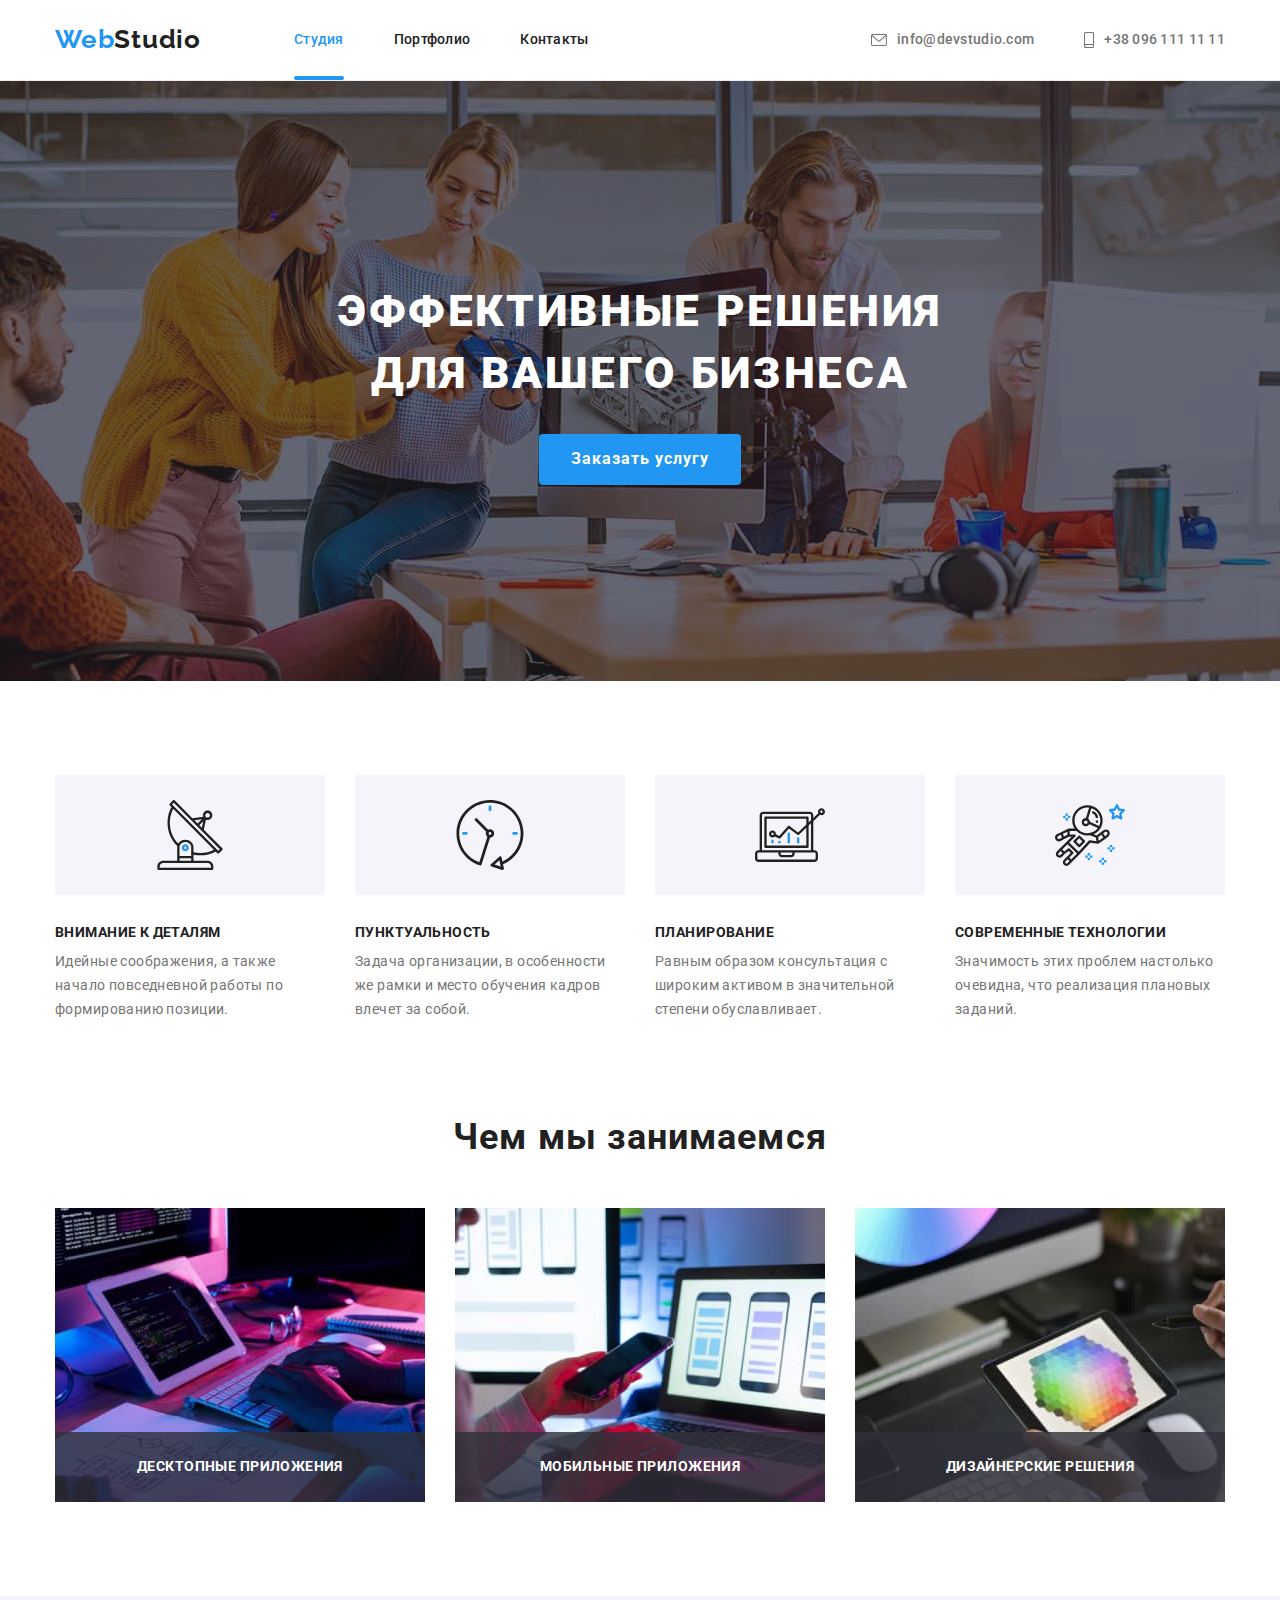
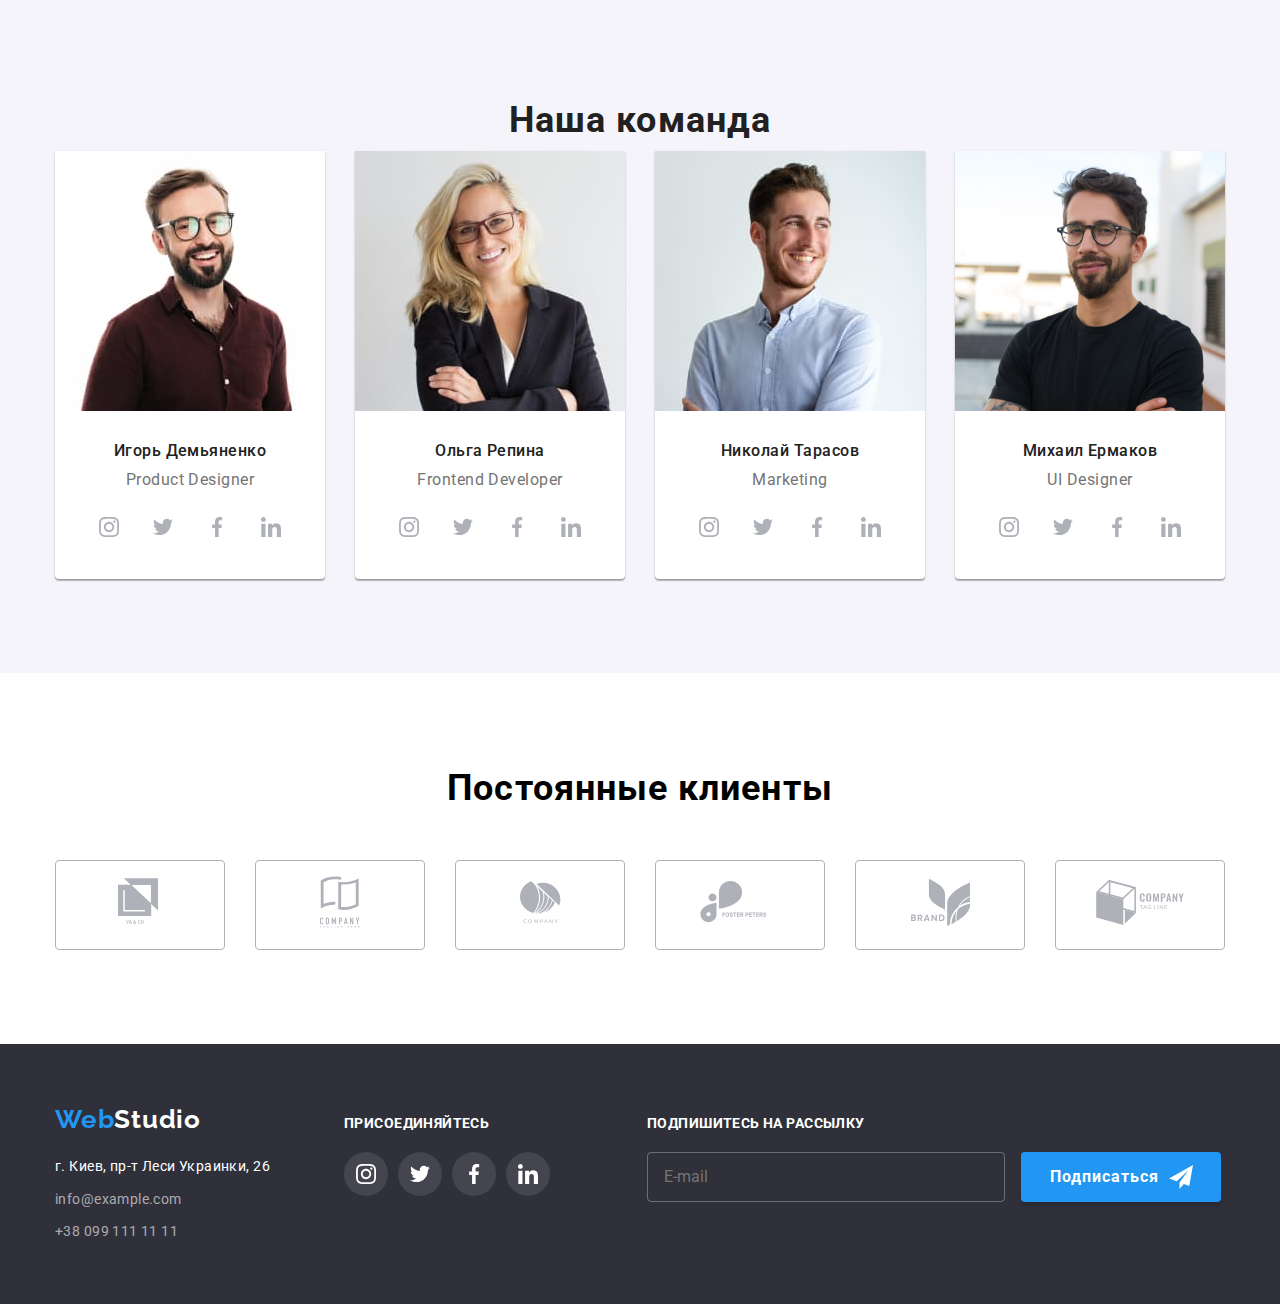
==== index.html @ 9d7ea20a "Added initial files" ====
<!DOCTYPE html>
<html lang="ru">
<head>
    <meta charset="UTF-8">
    <meta name="viewport" content="width=device-width, initial-scale=1.0">
    <title>WebStudio</title>
    <link rel="stylesheet" href="./css/modern-normalize.css">
    <link rel="preconnect" href="https://fonts.gstatic.com">
    <link href="https://fonts.googleapis.com/css2?family=Raleway:wght@700&family=Roboto:wght@400;500;700;900&display=swap" rel="stylesheet">
    <link rel="stylesheet" href="./css/style.css">
</head>
<body>
    <header class="main-header">
        <div class="header">
            <nav class="site-nav">
                <a href="#" class="logo"><span class="logo-initial">Web</span>Studio</a>
                <ul class="site-nav list">
                    <li class="item"><a href="#" class="link current">Студия</a></li>
                    <li class="item"><a href="./portfolio.html" class="link">Портфолио</a></li>
                    <li class="item"><a href="#" class="link">Контакты</a></li>
                </ul>
            </nav>
            <ul class="mail-tel">
                <li class="item">
                    <a href="mailto:info@devstudio.com" class="link">
                    <svg class="icon-envelop">
                        <use href="./images/webstudio-icon.svg#icon-envelope">
                        </use>
                    </svg>info@devstudio.com</a>
                </li>
                <li class="item">
                    <a href="tel:+380961111111" class="link">
                        <svg class="icon-smartphone">
                            <use href="./images/webstudio-icon.svg#icon-smartphone">
                            </use>
                        </svg>+38 096 111 11 11</a>
                    </li>
            </ul>
        </div>
    </header>

    <main>
<!-- hero -->
    <section class="hero">
        <div class="container">
            <h1 class="hero-title">Эффективные решения <br /> для вашего бизнеса</h1>
            <button type="submit" class="btn" data-modal-open>Заказать услугу</button>
        </div>
    </section>

<!-- specialites -->
    <section class="specialites-main">
        <div class="container">
            <h2 class="visually-hidden">Особенности</h2>
            <ul class="specialites-hd">
                <li class="specialites">
                    <div class="specialites-box">
                        <svg class="specialites-icon">
                        <use href="./images/webstudio-icon.svg#icon-antenna"></use>
                        </svg>
                    </div>
                    <h3 class="specialites-title">Внимание к деталям</h3>
                    <p class="specialites-title-text">Идейные соображения, а также<br />
                            начало повседневной работы по<br />
                            формированию позиции.
                    </p>
                </li>
                <li class="specialites">
                    <div class="specialites-box">
                        <svg class="specialites-icon">
                            <use href="./images/webstudio-icon.svg#icon-clock"></use>
                        </svg>
                    </div>
                    <h3 class="specialites-title">Пунктуальность</h3>
                    <p class="specialites-title-text">Задача организации, в особенности<br />
                            же рамки и место обучения кадров<br />
                            влечет за собой.
                    </p>
                </li>
                <li class="specialites">
                    <div class="specialites-box">
                        <svg class="specialites-icon">
                            <use href="./images/webstudio-icon.svg#icon-diagram"></use>
                        </svg>
                    </div>
                    <h3 class="specialites-title">Планирование</h3>
                    <p class="specialites-title-text">Равным образом консультация с<br />
                            широким активом в значительной<br />
                            степени обуславливает.
                    </p>
                </li>
                <li class="specialites">
                    <div class="specialites-box">
                        <svg class="specialites-icon">
                            <use href="./images/webstudio-icon.svg#icon-astronaut"></use>
                         </svg>
                    </div>
                    <h3 class="specialites-title">Современные технологии</h3>
                    <p class="specialites-title-text">Значимость этих проблем настолько<br />
                            очевидна, что реализация плановых<br />
                            заданий.
                    </p>
                </li>
            </ul>


        </div>
    </section>
<!--our work  -->
    <section class="work">
        <div class="container">       
            <h2 class="work-title">Чем мы занимаемся</h2>
            <ul class="work-title-pr">
                <li class="item">
                    <a href="">
                        <div class="thumb-work">
                            <img src="./images/desktopapp.jpg" 
                            alt="Разработка приложений для ПК" width="370" height="294">
                            <p class="work-discrition">Десктопные приложения</p>
                        </div>
                    </a>
                        
                </li>
                <li class="item">
                    <a href="">
                        <div class="thumb-work">
                            <img src="./images/mobileapp.jpg" 
                            alt="Разработка мобильных приложений" width="370" height="294">
                            <p class="work-discrition">Мобильные приложения</p>
                        </div>
                    </a>
                </li>
                <li class="item">
                    <a href="">
                        <div class="thumb-work">
                            <img src="./images/design.jpg" 
                            alt="Дизайн" width="370" height="294">
                            <p class="work-discrition">Дизайнерские решения</p>
                        </div>
                    </a>
                </li>
            </ul>
        </div>
    </section>
<!-- our team -->
    <section class="team-hd">
        <div class="container">
            <h2 class="team-title">Наша команда</h2>
            <ul class="team-titli-cm">
                <li class="item">
                    <img src="./images/igor.jpg" alt="Игорь Демьяненко" width="270" height="260">
                    <h3 class="team-name">Игорь Демьяненко</h3>
                    <p class="team-position">Product Designer</p>
                    <ul class="social">
                        <li class="social-item">
                            <a href="#" class="social-link">
                                <svg class="social-icon">
                                    <use href="./images/webstudio-icon.svg#icon-instagram"></use>
                                </svg>
                                <span class="visually-hidden">Instagrm</span>
                            </a>
                        </li>
                        <li class="social-item">
                            <a href="#" class="social-link">
                                <svg class="social-icon">
                                    <use href="./images/webstudio-icon.svg#icon-twitter"></use>
                                </svg>
                                <span class="visually-hidden">Twitter</span>
                            </a>
                        </li>
                        <li class="social-item">
                            <a href="#" class="social-link">
                                <svg class="social-icon">
                                    <use href="./images/webstudio-icon.svg#icon-facebook"></use>
                                </svg>
                                <span class="visually-hidden">Facebook</span>
                            </a>
                        </li>
                        <li class="social-item">
                            <a href="#" class="social-link">
                                <svg class="social-icon">
                                    <use href="./images/webstudio-icon.svg#icon-linkiden"></use>
                                </svg>
                                <span class="visually-hidden">Linkideen</span>
                            </a>
                        </li>
                    </ul>
                </li>
                <li class="item">
                    <img src="./images/olga.jpg" alt="Ольга Репина" width="270" height="260">
                    <h3 class="team-name">Ольга Репина</h3>
                    <p class="team-position">Frontend Developer</p>
                    <ul class="social">
                        <li class="social-item">
                            <a href="#" class="social-link">
                                <svg class="social-icon">
                                    <use href="./images/webstudio-icon.svg#icon-instagram"></use>
                                </svg>
                                <span class="visually-hidden">Instagrm</span>
                            </a>
                        </li>
                        <li class="social-item">
                            <a href="#" class="social-link">
                                <svg class="social-icon">
                                    <use href="./images/webstudio-icon.svg#icon-twitter"></use>
                                </svg>
                                <span class="visually-hidden">Twitter</span>
                            </a>
                        </li>
                        <li class="social-item">
                            <a href="#" class="social-link">
                                <svg class="social-icon">
                                    <use href="./images/webstudio-icon.svg#icon-facebook"></use>
                                </svg>
                                <span class="visually-hidden">Facebook</span>
                            </a>
                        </li>
                        <li class="social-item">
                            <a href="#" class="social-link">
                                <svg class="social-icon">
                                    <use href="./images/webstudio-icon.svg#icon-linkiden"></use>
                                </svg>
                                <span class="visually-hidden">Linkideen</span>
                            </a>
                        </li>
                    </ul>
                </li>
                <li class="item"><img src="./images/nikolay.jpg" alt="Николай Тарасов" width="270" height="260">
                    <h3 class="team-name">Николай Тарасов</h3>
                    <p class="team-position">Marketing</p>
                    <ul class="social">
                        <li class="social-item">
                            <a href="#" class="social-link">
                                <svg class="social-icon">
                                    <use href="./images/webstudio-icon.svg#icon-instagram"></use>
                                </svg>
                                <span class="visually-hidden">Instagrm</span>
                            </a>
                        </li>
                        <li class="social-item">
                            <a href="#" class="social-link">
                                <svg class="social-icon">
                                    <use href="./images/webstudio-icon.svg#icon-twitter"></use>
                                </svg>
                                <span class="visually-hidden">Twitter</span>
                            </a>
                        </li>
                        <li class="social-item">
                            <a href="#" class="social-link">
                                <svg class="social-icon">
                                    <use href="./images/webstudio-icon.svg#icon-facebook"></use>
                                </svg>
                                <span class="visually-hidden">Facebook</span>
                            </a>
                        </li>
                        <li class="social-item">
                            <a href="#" class="social-link">
                                <svg class="social-icon">
                                    <use href="./images/webstudio-icon.svg#icon-linkiden"></use>
                                </svg>
                                <span class="visually-hidden">Linkideen</span>
                            </a>
                        </li>
                    </ul>
                </li>
                <li class="item">
                    <img src="./images/mikhail.jpg" alt="Михаил Ермаков" width="270" height="260">
                    <h3 class="team-name">Михаил Ермаков</h3>
                    <p class="team-position">UI Designer</p>
                    <ul class="social">
                        <li class="social-item">
                            <a href="#" class="social-link">
                                <svg class="social-icon">
                                    <use href="./images/webstudio-icon.svg#icon-instagram"></use>
                                </svg>
                                <span class="visually-hidden">Instagrm</span>
                            </a>
                        </li>
                        <li class="social-item">
                            <a href="#" class="social-link">
                                <svg class="social-icon">
                                    <use href="./images/webstudio-icon.svg#icon-twitter"></use>
                                </svg>
                                <span class="visually-hidden">Twitter</span>
                            </a>
                        </li>
                        <li class="social-item">
                            <a href="#" class="social-link">
                                <svg class="social-icon">
                                    <use href="./images/webstudio-icon.svg#icon-facebook"></use>
                                </svg>
                                <span class="visually-hidden">Facebook</span>
                            </a>
                        </li>
                        <li class="social-item">
                            <a href="#" class="social-link">
                                <svg class="social-icon">
                                    <use href="./images/webstudio-icon.svg#icon-linkiden"></use>
                                </svg>
                                <span class="visually-hidden">Linkideen</span>
                            </a>
                        </li>
                    </ul>
                </li>
            </ul>
        </div>
    </section>
<!-- regular customers -->
    <section>
        <div class="container">
            <h2 class="company-hd">Постоянные клиенты</h2>
            <ul class="company">
                <li class="customers-item">
                    <a href="#" class="customers-link">
                        <div>
                            <svg class="company1" width="44.27" height="49.23">
                            <use href="./images/webstudio-icon.svg#icon-company1"></use>
                            </svg>
                            <span class="visually-hidden">Company1</span>
                        </div>
                    </a>
                </li>
                <li class="customers-item">
                    <a href="#" class="customers-link">
                        <div>
                            <svg class="company2" width="40" height="52">
                                <use href="./images/webstudio-icon.svg#icon-company2"></use>
                            </svg>
                            <span class="visually-hidden">Company2</span>
                        </div>
                    </a>
                </li>
                <li class="customers-item">
                    <a href="#" class="customers-link">
                        <div>
                            <svg class="company3" width="41" height="42.6">
                                <use href="./images/webstudio-icon.svg#icon-company3"></use>
                            </svg>
                            <span class="visually-hidden">Company3</span>
                        </div>
                    </a>
                </li>
                <li class="customers-item">
                    <a href="#" class="customers-link">
                        <div>
                            <svg class="company4" width="79.66" height="42.02">
                                <use href="./images/webstudio-icon.svg#icon-company4"></use>
                            </svg>
                            <span class="visually-hidden">Company4</span>
                        </div>
                    </a>
                </li>
                <li class="customers-item">
                    <a href="#" class="customers-link">
                        <div>
                            <svg class="company5" width="59" height="47">
                                <use href="./images/webstudio-icon.svg#icon-company5"></use>
                            </svg>
                            <span class="visually-hidden">Company5</span>
                        </div>
                    </a>
                </li>
                <li class="customers-item">
                    <a href="#" class="customers-link">
                        <div>
                            <svg class="company6" width="88.48" height="45.44">
                                <use href="./images/webstudio-icon.svg#icon-company6"></use>
                            </svg>
                            <span class="visually-hidden">Company6</span>
                        </div>
                    </a>
                </li>
            </ul>
        </div>
    </section>
  
    </main>
    <footer class="contac">
        <div class="container">
            <div class="left">
            <a href="#" class="logo-ft"><span class="logo-initial">Web</span><span class="logo-second">Studio</span></a>
            <address class="address">
                <a href="#" class="address contac-addres">г. Киев, пр-т Леси Украинки, 26</a>
                <a href="mailto:info@example.com" class="address contac-info">info@example.com</a>
                <a href="tel:+380991111111" class="address contac-info">+38 099 111 11 11</a>
            </address>
            </div>
            <div class="footer-link">
                <h3 class="footer-invite">Присоединяйтесь</h3>
            <ul class="footer-icon">
                <li class="item">
                    <a href="" class="footer-item">
                        <svg class="social-icon">
                            <use href="./images/webstudio-icon.svg#icon-instagram"></use>
                        </svg>
                        <span class="visually-hidden">Instagrm</span>
                     </a>
                </li>
                <li class="item">
                    <a href="" class="footer-item">
                        <svg class="social-icon">
                            <use href="./images/webstudio-icon.svg#icon-twitter"></use>
                        </svg>
                        <span class="visually-hidden">Twitter</span>
                    </a>
                </li>
                <li class="item">
                    <a href="" class="footer-item">
                        <svg class="social-icon">
                            <use href="./images/webstudio-icon.svg#icon-facebook"></use>
                        </svg>
                        <span class="visually-hidden">Facebook</span>
                    </a>
                </li>
                <li class="item">
                    <a href="" class="footer-item">
                        <svg class="social-icon">
                            <use href="./images/webstudio-icon.svg#icon-linkiden"></use>
                        </svg>
                        <span class="visually-hidden">Linkideen</span>
                    </a>
                </li>
            </ul>
            </div>
            <div class="sing">
                <h3 class="footer-invite">Подпишитесь на рассылку</h3>
               <form class="sing-form">
                   <label for="mail" class="sing-label">
                        <input type="email" name="mail" id="mail" placeholder="E-mail" class="sing-mail">
                    </label>
                   <button type="submit" class="sing-bt">Подписаться 
                       <svg width="24" height="24" class="icon-send">
                           <use href="./images/webstudio-icon.svg#icon-send"></use>
                       </svg>
                   </button>
               </form> 
            </div>
        </div>
    </footer>

    <div class="backdrop is-hidden" data-modal>
        <div class="modal">
            <button class="close-icon" data-modal-close>
                <svg width="11" height="11">
                    <use href="./images/webstudio-icon.svg#icon-close"></use>
                </svg>
            </button>
            <form class="form">
                <p class="title">Оставьте свои данные, мы вам перезвоним</p>
                <div class="form-field">
                    <label for="name" class="label">Имя</label>
                    <div class="input-wrapper">
                        <input type="name" name="name" id="name" class="input">
                        <svg width="18" height="18" class="icon">
                            <use href="./images/webstudio-icon.svg#icon-person"></use>
                        </svg>
                    </div>
                </div>

                <div class="form-field">
                    <label for="phone" class="label">Телефон</label>
                    <div class="input-wrapper">
                        <input type="phone" name="phone" id="phone" class="input">
                        <svg width="18" height="18" class="icon">
                        <use href="./images/webstudio-icon.svg#icon-phone"></use>
                        </svg>
                    </div>
                </div>

                <div class="form-field">
                    <label for="email" class="label">Почта</label>
                    <div class="input-wrapper">
                        <input type="email" name="email" id="email" class="input">
                        <svg width="18" height="18" class="icon">
                        <use href="./images/webstudio-icon.svg#icon-email"></use>
                        </svg>
                    </div>
                </div>

                <div class="form-field">
                    <label for="comment" class="label">Комментарий</label>
                    <textarea
                        class="textarea" name="comment" id="comment" placeholder="Введите текст"></textarea>
                </div>
                <div class="check-field">
                    <label for="checkbox" class="checkbox">
                        <input type="checkbox" name="checkbox" id="checkbox" class="check-status visually-hidden">
                        <svg width="16" height="15" class="check-icon">
                        <use href="./images/webstudio-icon.svg#icon-check"></use>
                        </svg>
                        <span class="text">Соглашаюсь с рассылкой и принимаю</span>&nbsp;<a href="">Условия договора</a>
                    </label>
                    <button type="submit" class="send-bt">Отправить</button>
                </div>
            </form>
        </div>
    </div>    

    <script src="./js/modal.js"></script>
</body>
</html>
---- css/style.css ----
:root {
  --primary-text-color: #212121;
  --text-title-color: #757575;
  --link-hover-color: #2196f3;
  --second-text-color: #ffffff;
  --btn-lb-color: #2196f3;
  --icon-color: #afb1b8;
}

/* header */

body {
  background-color: #ffffff;
  font-family: Roboto, sans-serif;
}

/* сбрасывает маркер списка */
ul {
  list-style: none;
}

a {
  text-decoration: none;
}

img {
  display: block;
}

.container {
  width: 1200px;
  padding-left: 15px;
  padding-right: 15px;
  margin-left: auto;
  margin-right: auto;
}

/* header */

.main-header {
  border-bottom-width: 1px;
  border-bottom-color: #ececec;
  border-bottom-style: solid;
}

/* nav */
.logo {
  color: var(--primary-text-color);
  font-family: 'Raleway', sans-serif;
  font-weight: 700;
  font-size: 26px;
  line-height: 1.2;
  letter-spacing: 0.03em;
}

.logo-initial {
  color: var(--link-hover-color);
  font-family: 'Raleway', sans-serif;
  font-weight: 700;
  font-size: 26px;
  line-height: 1.2;
  letter-spacing: 0.03em;
}

/*site nav*/

.header,
.site-nav,
.mail-tel {
  display: flex;
  align-items: center;
}

.header {
  width: 1200px;
  padding-left: 15px;
  padding-right: 15px;
  margin-left: auto;
  margin-right: auto;
}

.site-nav .list {
  margin-left: 93px;
}

.site-nav .item:not(:last-child) {
  margin-right: 50px;
}

.site-nav .link {
  position: relative;
  display: block;
  padding-top: 32px;
  padding-bottom: 32px;

  color: var(--primary-text-color);

  font-weight: 500;
  font-size: 14px;
  line-height: 1.1;
  letter-spacing: 0.02em;

  transition: 250ms cubic-bezier(0.4, 0, 0.2, 1);
}

.site-nav .link:hover,
.site-nav .link:focus {
  color: var(--link-hover-color);
}

.site-nav .link.current {
  color: var(--link-hover-color);
}

.link.current::after {
  content: '';
  position: absolute;
  bottom: 0;
  left: 0;
  width: 100%;
  height: 4px;
  border-radius: 2px;
  background-color: var(--link-hover-color);
  opacity: 0;
}

.site-nav .link.current::after {
  opacity: 1;
}

.mail-tel {
  margin-left: auto;
}

.mail-tel .item + .item {
  margin-left: 50px;
}

.mail-tel .link {
  display: inline-flex;
  align-items: center;
  padding-top: 32px;
  padding-bottom: 32px;

  color: var(--text-title-color);

  font-weight: 500;
  font-size: 14px;
  line-height: 1.1;
  letter-spacing: 0.02em;

  transition: 250ms cubic-bezier(0.4, 0, 0.2, 1);
}

.mail-tel .link:hover,
.mail-tel .link:focus {
  color: var(--link-hover-color);
}

.icon-envelop {
  width: 16px;
  height: 12px;
  margin-right: 10px;
  fill: currentColor;
}

.icon-smartphone {
  width: 10px;
  height: 16px;
  margin-right: 10px;
  fill: currentColor;
}

/* main */
/* hero */
.hero {
  background-color: #c4c4c4;
  text-align: center;
  max-width: 1600px;
  min-height: 600px;
  margin-left: auto;
  margin-right: auto;
  padding-top: 200px;
  background-image: linear-gradient(
      to right,
      rgba(47, 48, 58, 0.4),
      rgba(47, 48, 58, 0.4)
    ),
    url(../images/fonhero.jpg);
  background-repeat: no-repeat;
  background-position: center;
  background-size: cover;
}

.hero-title {
  padding-bottom: 30px;

  color: var(--second-text-color);

  font-weight: 900;
  font-size: 44px;
  line-height: 1.4;
  letter-spacing: 0.06em;
  text-align: center;
  text-transform: uppercase;
}

.btn {
  min-width: 200px;
  min-height: 50px;
  padding: 10px 32px;
  border-radius: 4px;
  border: none;
  cursor: pointer;

  color: var(--second-text-color);

  font-weight: 700;
  font-size: 16px;
  line-height: 1.9;
  letter-spacing: 0.06em;
  background-color: var(--btn-lb-color);

  transition: 250ms cubic-bezier(0.4, 0, 0.2, 1);
}

.btn:hover,
.btn:focus {
  box-shadow: 0px 4px 4px rgba(0, 0, 0, 0.15);
}

/* specialites */
/* для скрытого заголовка*/
.visually-hidden {
  position: absolute;
  width: 1px;
  height: 1px;
  margin: -1px;
  border: 0;
  padding: 0;

  white-space: nowrap;
  clip-path: inset(100%);
  clip: rect(0 0 0 0);
  overflow: hidden;
}

.specialites-main {
  padding-top: 94px;
  padding-bottom: 94px;
}

.specialites-hd {
  display: flex;
}

.specialites:not(:last-child) {
  margin-right: 30px;
}

.specialites {
  min-width: 270px;
}

.specialites-box {
  display: flex;
  align-items: center;
  justify-content: center;
  width: 270px;
  height: 120px;
  background-color: #f5f4fa;
}

.specialites-icon {
  width: 70px;
  height: 70px;
}

.specialites-title {
  margin-top: 30px;
  margin-bottom: 10px;
  color: var(--primary-text-color);
  font-weight: 700;
  font-size: 14px;
  line-height: 1.1;
  letter-spacing: 0.03em;
  text-transform: uppercase;
}

.specialites-title-text {
  color: var(--text-title-color);
  font-weight: 400;
  font-size: 14px;
  line-height: 1.7;
  letter-spacing: 0.03em;
}

/* our work */

.work-title {
  padding-bottom: 50px;
  color: var(--primary-text-color);
  font-weight: 700;
  font-size: 36px;
  line-height: 1.17;
  text-align: center;
  letter-spacing: 0.03em;
}

.work {
  padding-bottom: 94px;
}

.work-title-pr {
  display: flex;
}

.work-title-pr .item:not(:last-child) {
  margin-right: 30px;
}

.thumb-work {
  position: relative;
}

.work-discrition {
  position: absolute;
  bottom: 0;
  padding-top: 27px;
  padding-bottom: 27px;
  width: 100%;

  font-weight: 700;
  font-size: 14px;
  line-height: 1.14;
  text-align: center;
  letter-spacing: 0.03em;
  text-transform: uppercase;
  color: var(--second-text-color);

  background-color: rgba(47, 48, 58, 0.8);
}

/* our team */
.team-hd {
  background-color: #f5f4fa;
  padding-top: 94px;
  padding-bottom: 94px;
}

.team-title {
  color: var(--primary-text-color);
  font-weight: 700;
  font-size: 36px;
  line-height: 1.7;
  text-align: center;
  letter-spacing: 0.03em;
}

.team-titli-cm {
  display: flex;
}

.team-titli-cm .item:not(:last-child) {
  margin-right: 30px;
}

.team-titli-cm .item {
  background-color: var(--second-text-color);
  box-shadow: 0px 1px 3px rgba(0, 0, 0, 0.12), 0px 1px 1px rgba(0, 0, 0, 0.14),
    0px 2px 1px rgba(0, 0, 0, 0.2);
  border-radius: 0px 0px 4px 4px;
}

.team-name {
  margin-top: 30px;
  margin-bottom: 10px;
  text-align: center;

  color: var(--primary-text-color);

  font-weight: 500;
  font-size: 16px;
  line-height: 1.2;
  letter-spacing: 0.03em;
}

.team-position {
  margin-bottom: 16px;
  text-align: center;

  color: var(--text-title-color);

  font-weight: 400;
  font-size: 16px;
  line-height: 1.2;
  letter-spacing: 0.03em;
}

.social {
  display: flex;
  justify-content: space-between;
  margin-left: 32px;
  margin-right: 32px;
  margin-bottom: 30px;
}

.social-link {
  display: flex;
  justify-content: center;
  align-items: center;
  height: 44px;
  width: 44px;
  fill: var(--icon-color);
  border-radius: 50%;

  transition: 250ms cubic-bezier(0.4, 0, 0.2, 1);
}

.social-icon {
  width: 20px;
  height: 20px;
  text-align: center;
}

.social-link:hover,
.social-link:focus {
  color: var(--link-hover-color);
  background-color: var(--link-hover-color);
  fill: var(--second-text-color);
}

/* regular customers */

.company-hd {
  padding-top: 94px;
  padding-bottom: 50px;
  text-align: center;

  font-weight: 700;
  font-size: 36px;
  line-height: 1.17;
  letter-spacing: 0.03em;
}

.company {
  display: flex;
  padding-bottom: 94px;
  justify-content: space-between;
}

.customers-link {
  display: flex;
  justify-content: center;
  align-items: center;
  width: 170px;
  height: 90px;
  border: 1px solid var(--icon-color);
  border-radius: 4px;
  fill: var(--icon-color);

  transition: 250ms cubic-bezier(0.4, 0, 0.2, 1);
}

.customers-link:hover,
.customers-link:focus {
  color: var(--link-hover-color);
  border-color: currentColor;
  fill: currentColor;
}

/* footer */

.contac {
  display: flex;
  flex-direction: row;
  background-color: #2f303a;
  padding-top: 60px;
  padding-bottom: 60px;
}

.left {
  display: inline-flex;
  flex-direction: column;
}

.footer-link {
  display: inline-flex;
  flex-direction: column;
  margin-left: 70px;
}

.footer-item {
  display: flex;
  justify-content: center;
  align-items: center;
  height: 44px;
  width: 44px;
  background-color: rgba(255, 255, 255, 0.1);
  border-radius: 50%;
  fill: var(--second-text-color);

  transition: 250ms cubic-bezier(0.4, 0, 0.2, 1);
}

.footer-item:hover,
.footer-item:focus {
  background-color: var(--link-hover-color);
}

.footer-icon .item:not(:last-child) {
  margin-right: 10px;
}

.footer-invite {
  padding-bottom: 20px;
  font-family: 'Roboto', sans-serif;
  font-weight: 700;
  font-size: 14px;
  line-height: 1.14;
  letter-spacing: 0.03em;
  text-transform: uppercase;
  color: var(--second-text-color);
}

.footer-icon {
  display: flex;
  justify-content: space-between;
}

.logo-ft,
.contac-info,
.contac-addres {
  display: block;
}

.logo-second {
  color: var(--second-text-color);
  font-family: 'Raleway', sans-serif;
  font-weight: 700;
  font-size: 26px;
  line-height: 1.2;
  letter-spacing: 0.03em;
}

.address {
  display: flex;
  flex-direction: column;
}

.address .contac-addres,
.address .contac-info {
  color: rgba(255, 255, 255, 0.6);
  font-weight: 400;
  font-style: initial;
  font-size: 14px;
  line-height: 1.7;
  letter-spacing: 0.03em;

  transition: 250ms cubic-bezier(0.4, 0, 0.2, 1);
}

.address:first-child {
  margin-top: 20px;
}

.address .contac-addres {
  color: var(--second-text-color);
}

address .contac-info {
  margin-top: 9px;
}

.contac-addres:hover,
.contac-addres:focus {
  color: var(--link-hover-color);
}

.contac-info:hover,
.contac-info:focus {
  color: var(--link-hover-color);
}

.sing {
  display: inline-flex;
  flex-direction: column;
  margin-left: 93px;
}

.sing-mail {
  padding: 15px 16px;
  width: 358px;
  height: 50px;
  border: 1px solid rgba(255, 255, 255, 0.3);
  background-color: inherit;
  border-radius: 4px;
}

.sing-mail:focus {
  color: var(--second-text-color);
}

.sing-bt {
  display: inline-flex;
  align-items: center;
  margin-left: 12px;
  padding-left: 29px;
  width: 200px;
  height: 50px;

  border-radius: 4px;
  border: none;
  cursor: pointer;

  font-weight: 700;
  line-height: 1.875;
  letter-spacing: 0.06em;
  color: var(--second-text-color);

  background-color: var(--btn-lb-color);
  box-shadow: 0px 4px 4px rgba(0, 0, 0, 0.15);
  transition: 250ms cubic-bezier(0.4, 0, 0.2, 1);
}

.icon-send {
  margin-left: 10px;
}

/* portfolio */
.example {
  padding-top: 94px;
  padding-bottom: 94px;
}

.main-filter {
  display: flex;
  justify-content: center;
  margin-bottom: 50px;
}

.main-filter .item:not(:last-child) {
  margin-right: 8px;
}

.filter {
  padding: 6px 22px;
  border: none;
  border-radius: 4px;
  cursor: pointer;

  color: var(--primary-text-color);

  font-weight: 400;
  font-size: 16px;
  line-height: 1.6;
  letter-spacing: 0.03em;
  background-color: #f5f4fa;

  transition: 250ms cubic-bezier(0.4, 0, 0.2, 1);
}

.filter:hover,
.filter:focus {
  color: var(--second-text-color);
  background-color: var(--link-hover-color);
  box-shadow: 0px 3px 1px rgba(0, 0, 0, 0.1), 0px 1px 2px rgba(0, 0, 0, 0.08),
    0px 2px 2px rgba(0, 0, 0, 0.12);
}

.example-card {
  display: flex;
  flex-wrap: wrap;
}

.example-card .item {
  margin-right: 30px;
  margin-bottom: 30px;
  width: calc((100% - 60px) / 3);
  background: #ffffff;
}

.example-card .item:hover,
.example-card .item:focus {
  box-shadow: 0px 1px 1px rgba(0, 0, 0, 0.12), 0px 4px 4px rgba(0, 0, 0, 0.06),
    1px 4px 6px rgba(0, 0, 0, 0.16);
}

.exposition {
  background: var(--second-text-color);
  border: 1px solid #eeeeee;
  box-sizing: border-box;
  padding: 24px 20px;
}

.example-card .item:nth-child(3n) {
  margin-right: 0px;
}

.example-card .item:nth-last-child(-n + 3) {
  margin-bottom: 0px;
}

.example-item {
  color: var(--primary-text-color);
  font-weight: 700;
  font-size: 18px;
  line-height: 2;
  letter-spacing: 0.06em;
}

.example-descript {
  color: var(--text-title-color);
  font-weight: 400;
  font-size: 16px;
  line-height: 1.9;
  letter-spacing: 0.03em;
}

.card-thumb {
  position: relative;
  overflow: hidden;
}

.card-text {
  position: absolute;
  top: 0;
  left: 0;
  width: 100%;
  height: 100%;
  transform: translateY(100%);
  transition: transform 250ms cubic-bezier(0.4, 0, 0.2, 1);

  padding: 63px 24px;

  font-weight: 400;
  font-size: 18px;
  line-height: 1.56;
  letter-spacing: 0.03em;
  color: var(--second-text-color);

  background-color: rgba(33, 150, 243, 0.9);
}

.card-thumb:hover .card-text {
  transform: translateY(0);
}

/* modal window */

.backdrop {
  position: fixed;
  top: 0;
  left: 0;
  width: 100%;
  height: 100%;
  visibility: visible;
  opacity: 1;
  background-color: rgba(0, 0, 0, 0.2);
  transition: 500ms opacity linear;
}

.backdrop.is-hidden {
  opacity: 0;
  pointer-events: none;
}

.modal {
  position: absolute;
  padding: 40px;
  top: 50%;
  left: 50%;
  transform: translate(-50%, -50%);

  min-height: 581px;
  min-width: 528px;

  background-color: var(--second-text-color);
  box-shadow: 0px 1px 3px rgba(0, 0, 0, 0.12), 0px 1px 1px rgba(0, 0, 0, 0.14),
    0px 2px 1px rgba(0, 0, 0, 0.2);
  border-radius: 4px;
}

.close-icon {
  position: absolute;
  top: 8px;
  right: 8px;
  cursor: pointer;

  width: 30px;
  height: 30px;
  text-align: center;

  background-color: var(--second-text-color);
  border: 1px solid rgba(0, 0, 0, 0.1);
  border-radius: 50%;
  box-sizing: border-box;

  transition: 250ms cubic-bezier(0.4, 0, 0.2, 1);
}

.close-icon:hover,
.close-icon:focus {
  fill: var(--link-hover-color);
}

.form {
  margin-left: auto;
  margin-right: auto;
}

.form .title {
  font-family: inherit;
  font-weight: 700;
  font-size: 20px;
  line-height: 1.15;
  text-align: center;
  letter-spacing: 0.03em;
  color: var(--primary-text-color);
}

.form-field {
  display: flex;
  flex-direction: column;
  margin-top: 10px;
}

.form-field .label {
  display: flex;
  flex-direction: column;
  margin-bottom: 4px;

  font-family: inherit;
  font-size: 12px;
  letter-spacing: 0.01em;
  color: var(--text-title-color);
}

.form .input-wrapper {
  position: relative;
}

.form .input {
  width: 100%;
  height: 40px;
  padding: 11px;
  padding-left: 42px;

  border: 1px solid rgba(33, 33, 33, 0.2);
  border-radius: 4px;
  outline: none;
  font-family: inherit;
  font-size: 14px;

  transition: 250ms cubic-bezier(0.4, 0, 0.2, 1);
}

.form .input:focus {
  border-color: var(--link-hover-color);
}

.form .input:focus + .icon {
  fill: var(--link-hover-color);
}

.form .icon {
  position: absolute;
  top: 50%;
  left: 12px;

  transform: translateY(-50%);
  transition: 250ms cubic-bezier(0.4, 0, 0.2, 1);
}

.form-field .textarea {
  resize: none;
  width: 100%;
  height: 120px;
  padding: 12px 16px;

  font-family: inherit;
  font-size: 14px;
  line-height: 16px;
  letter-spacing: 0.01em;
  border: 1px solid rgba(33, 33, 33, 0.2);
  border-radius: 4px;
  outline: none;
  color: rgba(117, 117, 117, 0.5);

  transition: 250ms cubic-bezier(0.4, 0, 0.2, 1);
}

.form .textarea:focus {
  color: var(--primary-text-color);
  border-color: var(--link-hover-color);
}

.check-field {
  margin-top: 20px;
  margin-left: 16px;
  font-family: inherit;
  font-size: 14px;
  letter-spacing: 0.03em;
  color: var(--text-title-color);
}

.check-icon {
  position: absolute;
  top: 50%;
  transform: translateY(-50%);

  border: 2px solid var(--primary-text-color);
  border-radius: 2px;
  cursor: pointer;

  transition: transform 250ms cubic-bezier(0.4, 0, 0.2, 1);
}

.checkbox {
  position: relative;
  cursor: pointer;
}

.check-icon use {
  opacity: 0;
}

.checkbox .text {
  margin-left: 24px;
}

.check-status:checked + .check-icon {
  border: none;
}

.check-status:checked + .check-icon use {
  opacity: 1;
}

.send-bt {
  display: block;
  margin-left: auto;
  margin-right: auto;
  margin-top: 30px;
  width: 200px;
  height: 50px;

  border-radius: 4px;
  border: none;
  cursor: pointer;

  font-weight: 700;
  line-height: 1.875;
  letter-spacing: 0.06em;
  color: var(--second-text-color);

  background-color: var(--btn-lb-color);
  box-shadow: 0px 4px 4px rgba(0, 0, 0, 0.15);
  transition: 250ms cubic-bezier(0.4, 0, 0.2, 1);
}
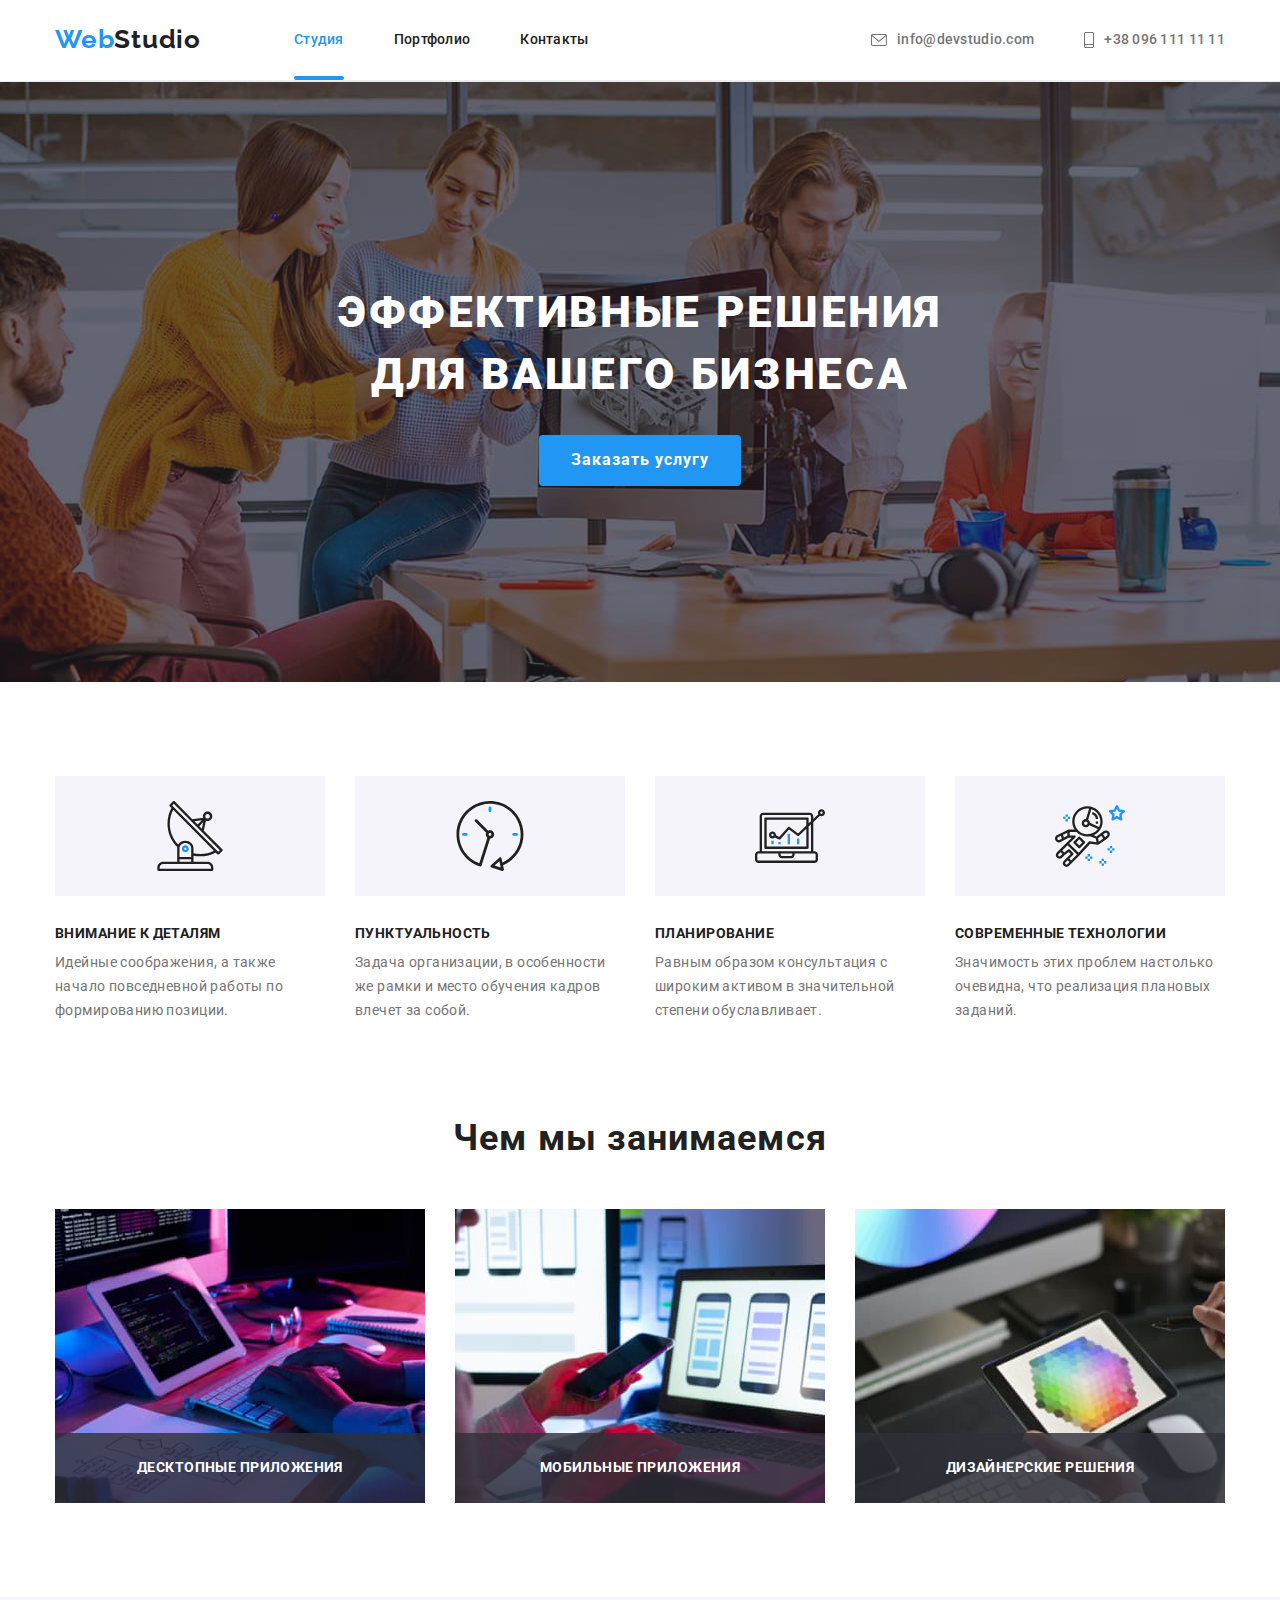
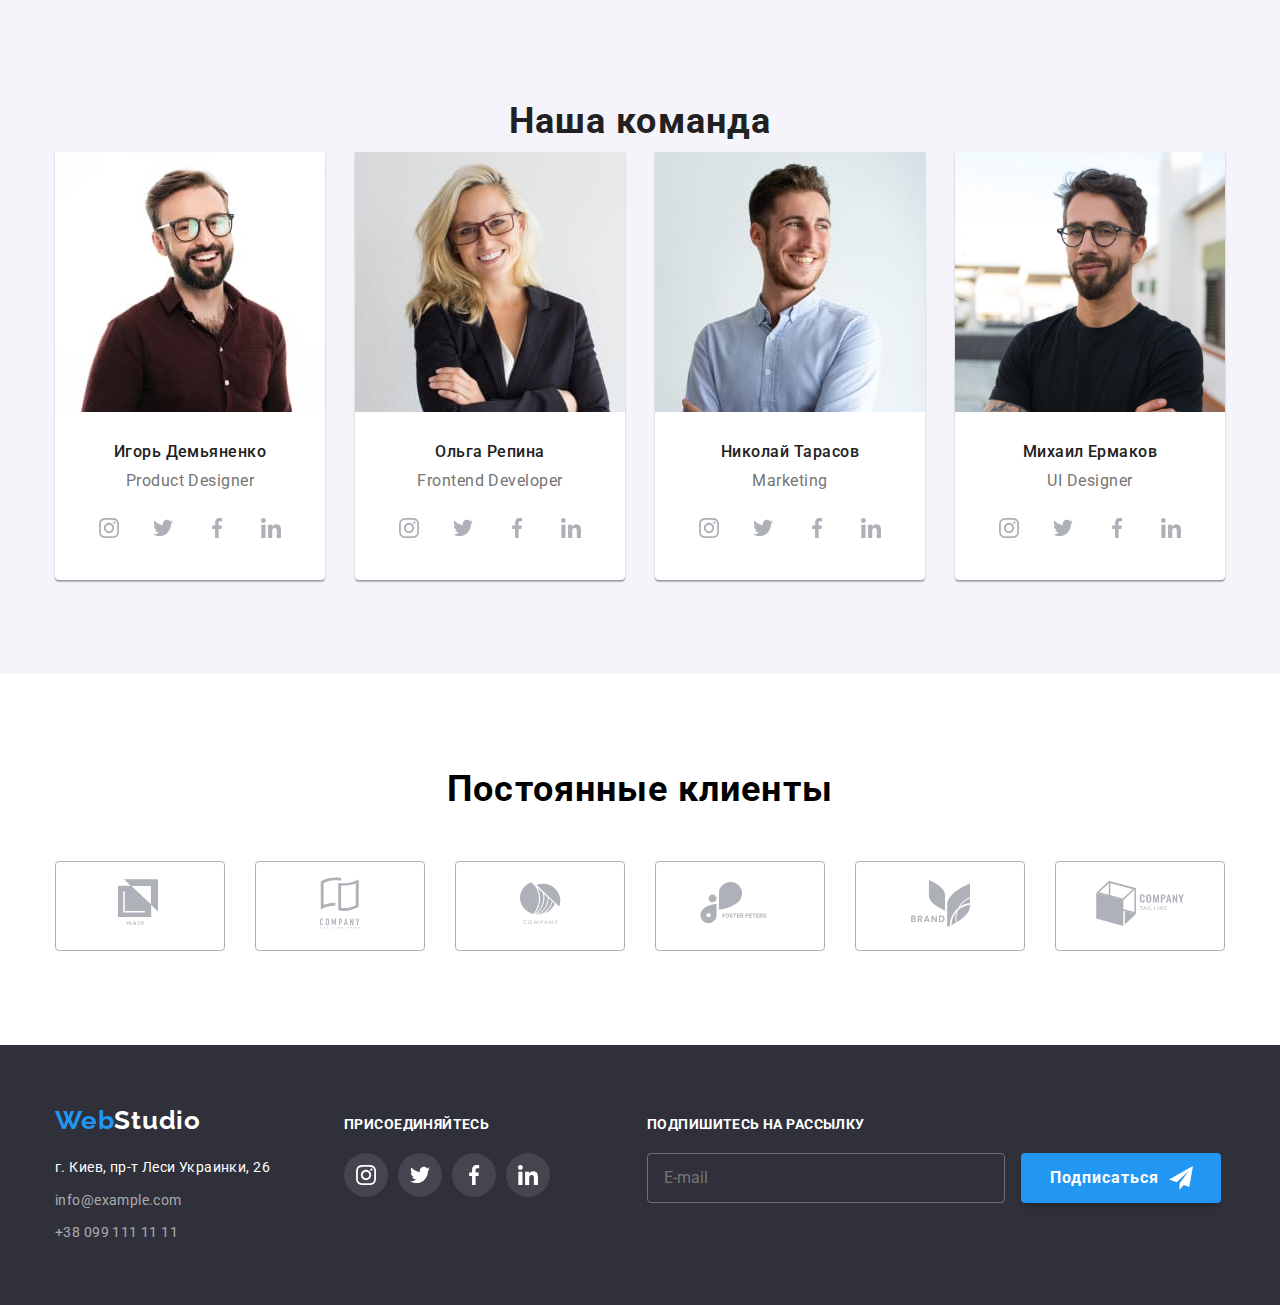
==== commit 797900a3: "Added BEM class" ====
--- a/index.html
+++ b/index.html
@@ -10,27 +10,27 @@
     <link rel="stylesheet" href="./css/style.css">
 </head>
 <body>
-    <header class="main-header">
-        <div class="header">
+    <header class="header">
+        <div class="container header">
             <nav class="site-nav">
-                <a href="#" class="logo"><span class="logo-initial">Web</span>Studio</a>
-                <ul class="site-nav list">
-                    <li class="item"><a href="#" class="link current">Студия</a></li>
-                    <li class="item"><a href="./portfolio.html" class="link">Портфолио</a></li>
-                    <li class="item"><a href="#" class="link">Контакты</a></li>
+                <a href="#" class="site-nav__logo"><span class="site-nav__logo-initial">Web</span>Studio</a>
+                <ul class="site-nav site-nav--list">
+                    <li class="site-nav__item"><a href="#" class="site-nav__link site-nav__link--current">Студия</a></li>
+                    <li class="site-nav__item"><a href="./portfolio.html" class="site-nav__link">Портфолио</a></li>
+                    <li class="site-nav__item"><a href="#" class="site-nav__link">Контакты</a></li>
                 </ul>
             </nav>
-            <ul class="mail-tel">
-                <li class="item">
-                    <a href="mailto:info@devstudio.com" class="link">
-                    <svg class="icon-envelop">
+            <ul class="contacts">
+                <li class="contacts__item">
+                    <a href="mailto:info@devstudio.com" class="contacts__link">
+                    <svg class="contacts__icon-envelop">
                         <use href="./images/webstudio-icon.svg#icon-envelope">
                         </use>
                     </svg>info@devstudio.com</a>
                 </li>
-                <li class="item">
-                    <a href="tel:+380961111111" class="link">
-                        <svg class="icon-smartphone">
+                <li class="contacts__item">
+                    <a href="tel:+380961111111" class="contacts__link">
+                        <svg class="contacts__icon-smartphone">
                             <use href="./images/webstudio-icon.svg#icon-smartphone">
                             </use>
                         </svg>+38 096 111 11 11</a>
@@ -41,101 +41,98 @@
 
     <main>
 <!-- hero -->
-    <section class="hero">
+    <section class="section-hero">
         <div class="container">
-            <h1 class="hero-title">Эффективные решения <br /> для вашего бизнеса</h1>
+            <h1 class="section-hero__title">Эффективные решения <br /> для вашего бизнеса</h1>
             <button type="submit" class="btn" data-modal-open>Заказать услугу</button>
         </div>
     </section>
 
 <!-- specialites -->
-    <section class="specialites-main">
+    <section class="specialites">
         <div class="container">
             <h2 class="visually-hidden">Особенности</h2>
-            <ul class="specialites-hd">
-                <li class="specialites">
-                    <div class="specialites-box">
-                        <svg class="specialites-icon">
+            <ul class="specialites__list">
+                <li class="specialites__item">
+                    <div class="specialites__box">
+                        <svg class="specialites__icon">
                         <use href="./images/webstudio-icon.svg#icon-antenna"></use>
                         </svg>
                     </div>
-                    <h3 class="specialites-title">Внимание к деталям</h3>
-                    <p class="specialites-title-text">Идейные соображения, а также<br />
+                    <h3 class="specialites__title">Внимание к деталям</h3>
+                    <p class="specialites__text">Идейные соображения, а также<br />
                             начало повседневной работы по<br />
                             формированию позиции.
                     </p>
                 </li>
-                <li class="specialites">
-                    <div class="specialites-box">
-                        <svg class="specialites-icon">
+                <li class="specialites__item">
+                    <div class="specialites__box">
+                        <svg class="specialites__icon">
                             <use href="./images/webstudio-icon.svg#icon-clock"></use>
                         </svg>
                     </div>
-                    <h3 class="specialites-title">Пунктуальность</h3>
-                    <p class="specialites-title-text">Задача организации, в особенности<br />
+                    <h3 class="specialites__title">Пунктуальность</h3>
+                    <p class="specialites__text">Задача организации, в особенности<br />
                             же рамки и место обучения кадров<br />
                             влечет за собой.
                     </p>
                 </li>
-                <li class="specialites">
-                    <div class="specialites-box">
-                        <svg class="specialites-icon">
+                <li class="specialites__item">
+                    <div class="specialites__box">
+                        <svg class="specialites__icon">
                             <use href="./images/webstudio-icon.svg#icon-diagram"></use>
                         </svg>
                     </div>
-                    <h3 class="specialites-title">Планирование</h3>
-                    <p class="specialites-title-text">Равным образом консультация с<br />
+                    <h3 class="specialites__title">Планирование</h3>
+                    <p class="specialites__text">Равным образом консультация с<br />
                             широким активом в значительной<br />
                             степени обуславливает.
                     </p>
                 </li>
-                <li class="specialites">
-                    <div class="specialites-box">
-                        <svg class="specialites-icon">
+                <li class="specialites__item">
+                    <div class="specialites__box">
+                        <svg class="specialites__icon">
                             <use href="./images/webstudio-icon.svg#icon-astronaut"></use>
                          </svg>
                     </div>
-                    <h3 class="specialites-title">Современные технологии</h3>
-                    <p class="specialites-title-text">Значимость этих проблем настолько<br />
+                    <h3 class="specialites__title">Современные технологии</h3>
+                    <p class="specialites__text">Значимость этих проблем настолько<br />
                             очевидна, что реализация плановых<br />
                             заданий.
                     </p>
                 </li>
             </ul>
-
-
         </div>
     </section>
 <!--our work  -->
     <section class="work">
         <div class="container">       
-            <h2 class="work-title">Чем мы занимаемся</h2>
-            <ul class="work-title-pr">
-                <li class="item">
+            <h2 class="work__title">Чем мы занимаемся</h2>
+            <ul class="work__list">
+                <li class="work__item">
                     <a href="">
-                        <div class="thumb-work">
+                        <div class="work__thumb">
                             <img src="./images/desktopapp.jpg" 
                             alt="Разработка приложений для ПК" width="370" height="294">
-                            <p class="work-discrition">Десктопные приложения</p>
-                        </div>
-                    </a>
-                        
-                </li>
-                <li class="item">
+                            <p class="work__discrition">Десктопные приложения</p>
+                        </div>
+                    </a>
+                </li>
+                <li class="work__item">
                     <a href="">
-                        <div class="thumb-work">
+                        <div class="work__thumb">
                             <img src="./images/mobileapp.jpg" 
                             alt="Разработка мобильных приложений" width="370" height="294">
-                            <p class="work-discrition">Мобильные приложения</p>
-                        </div>
-                    </a>
-                </li>
-                <li class="item">
+                            <p class="work__discrition">Мобильные приложения</p>
+                        </div>
+                    </a>
+                </li>
+                <li class="work__item">
                     <a href="">
-                        <div class="thumb-work">
+                        <div class="work__thumb">
                             <img src="./images/design.jpg" 
                             alt="Дизайн" width="370" height="294">
-                            <p class="work-discrition">Дизайнерские решения</p>
+                            <p class="work__discrition">Дизайнерские решения</p>
                         </div>
                     </a>
                 </li>
@@ -143,42 +140,42 @@
         </div>
     </section>
 <!-- our team -->
-    <section class="team-hd">
+    <section class="team">
         <div class="container">
-            <h2 class="team-title">Наша команда</h2>
-            <ul class="team-titli-cm">
-                <li class="item">
+            <h2 class="team__title">Наша команда</h2>
+            <ul class="team__list">
+                <li class="team__item">
                     <img src="./images/igor.jpg" alt="Игорь Демьяненко" width="270" height="260">
-                    <h3 class="team-name">Игорь Демьяненко</h3>
-                    <p class="team-position">Product Designer</p>
+                    <h3 class="team__name">Игорь Демьяненко</h3>
+                    <p class="team__position">Product Designer</p>
                     <ul class="social">
-                        <li class="social-item">
-                            <a href="#" class="social-link">
-                                <svg class="social-icon">
+                        <li class="social__item">
+                            <a href="#" class="social__link">
+                                <svg class="social__icon">
                                     <use href="./images/webstudio-icon.svg#icon-instagram"></use>
                                 </svg>
                                 <span class="visually-hidden">Instagrm</span>
                             </a>
                         </li>
-                        <li class="social-item">
-                            <a href="#" class="social-link">
-                                <svg class="social-icon">
+                        <li class="social__item">
+                            <a href="#" class="social__link">
+                                <svg class="social__icon">
                                     <use href="./images/webstudio-icon.svg#icon-twitter"></use>
                                 </svg>
                                 <span class="visually-hidden">Twitter</span>
                             </a>
                         </li>
-                        <li class="social-item">
-                            <a href="#" class="social-link">
-                                <svg class="social-icon">
+                        <li class="social__item">
+                            <a href="#" class="social__link">
+                                <svg class="social__icon">
                                     <use href="./images/webstudio-icon.svg#icon-facebook"></use>
                                 </svg>
                                 <span class="visually-hidden">Facebook</span>
                             </a>
                         </li>
-                        <li class="social-item">
-                            <a href="#" class="social-link">
-                                <svg class="social-icon">
+                        <li class="social__item">
+                            <a href="#" class="social__link">
+                                <svg class="social__icon">
                                     <use href="./images/webstudio-icon.svg#icon-linkiden"></use>
                                 </svg>
                                 <span class="visually-hidden">Linkideen</span>
@@ -186,38 +183,38 @@
                         </li>
                     </ul>
                 </li>
-                <li class="item">
+                <li class="team__item">
                     <img src="./images/olga.jpg" alt="Ольга Репина" width="270" height="260">
-                    <h3 class="team-name">Ольга Репина</h3>
-                    <p class="team-position">Frontend Developer</p>
+                    <h3 class="team__name">Ольга Репина</h3>
+                    <p class="team__position">Frontend Developer</p>
                     <ul class="social">
-                        <li class="social-item">
-                            <a href="#" class="social-link">
-                                <svg class="social-icon">
+                        <li class="social__item">
+                            <a href="#" class="social__link">
+                                <svg class="social__icon">
                                     <use href="./images/webstudio-icon.svg#icon-instagram"></use>
                                 </svg>
                                 <span class="visually-hidden">Instagrm</span>
                             </a>
                         </li>
-                        <li class="social-item">
-                            <a href="#" class="social-link">
-                                <svg class="social-icon">
+                        <li class="social__item">
+                            <a href="#" class="social__link">
+                                <svg class="social__icon">
                                     <use href="./images/webstudio-icon.svg#icon-twitter"></use>
                                 </svg>
                                 <span class="visually-hidden">Twitter</span>
                             </a>
                         </li>
-                        <li class="social-item">
-                            <a href="#" class="social-link">
-                                <svg class="social-icon">
+                        <li class="social__item">
+                            <a href="#" class="social__link">
+                                <svg class="social__icon">
                                     <use href="./images/webstudio-icon.svg#icon-facebook"></use>
                                 </svg>
                                 <span class="visually-hidden">Facebook</span>
                             </a>
                         </li>
-                        <li class="social-item">
-                            <a href="#" class="social-link">
-                                <svg class="social-icon">
+                        <li class="social__item">
+                            <a href="#" class="social__link">
+                                <svg class="social__icon">
                                     <use href="./images/webstudio-icon.svg#icon-linkiden"></use>
                                 </svg>
                                 <span class="visually-hidden">Linkideen</span>
@@ -225,37 +222,37 @@
                         </li>
                     </ul>
                 </li>
-                <li class="item"><img src="./images/nikolay.jpg" alt="Николай Тарасов" width="270" height="260">
-                    <h3 class="team-name">Николай Тарасов</h3>
-                    <p class="team-position">Marketing</p>
+                <li class="team__item"><img src="./images/nikolay.jpg" alt="Николай Тарасов" width="270" height="260">
+                    <h3 class="team__name">Николай Тарасов</h3>
+                    <p class="team__position">Marketing</p>
                     <ul class="social">
-                        <li class="social-item">
-                            <a href="#" class="social-link">
-                                <svg class="social-icon">
+                        <li class="social__item">
+                            <a href="#" class="social__link">
+                                <svg class="social__icon">
                                     <use href="./images/webstudio-icon.svg#icon-instagram"></use>
                                 </svg>
                                 <span class="visually-hidden">Instagrm</span>
                             </a>
                         </li>
-                        <li class="social-item">
-                            <a href="#" class="social-link">
-                                <svg class="social-icon">
+                        <li class="social__item">
+                            <a href="#" class="social__link">
+                                <svg class="social__icon">
                                     <use href="./images/webstudio-icon.svg#icon-twitter"></use>
                                 </svg>
                                 <span class="visually-hidden">Twitter</span>
                             </a>
                         </li>
-                        <li class="social-item">
-                            <a href="#" class="social-link">
-                                <svg class="social-icon">
+                        <li class="social__item">
+                            <a href="#" class="social__link">
+                                <svg class="social__icon">
                                     <use href="./images/webstudio-icon.svg#icon-facebook"></use>
                                 </svg>
                                 <span class="visually-hidden">Facebook</span>
                             </a>
                         </li>
-                        <li class="social-item">
-                            <a href="#" class="social-link">
-                                <svg class="social-icon">
+                        <li class="social__item">
+                            <a href="#" class="social__link">
+                                <svg class="social__icon">
                                     <use href="./images/webstudio-icon.svg#icon-linkiden"></use>
                                 </svg>
                                 <span class="visually-hidden">Linkideen</span>
@@ -263,38 +260,38 @@
                         </li>
                     </ul>
                 </li>
-                <li class="item">
+                <li class="team__item">
                     <img src="./images/mikhail.jpg" alt="Михаил Ермаков" width="270" height="260">
-                    <h3 class="team-name">Михаил Ермаков</h3>
-                    <p class="team-position">UI Designer</p>
+                    <h3 class="team__name">Михаил Ермаков</h3>
+                    <p class="team__position">UI Designer</p>
                     <ul class="social">
-                        <li class="social-item">
-                            <a href="#" class="social-link">
-                                <svg class="social-icon">
+                        <li class="social__item">
+                            <a href="#" class="social__link">
+                                <svg class="social__icon">
                                     <use href="./images/webstudio-icon.svg#icon-instagram"></use>
                                 </svg>
                                 <span class="visually-hidden">Instagrm</span>
                             </a>
                         </li>
-                        <li class="social-item">
-                            <a href="#" class="social-link">
-                                <svg class="social-icon">
+                        <li class="social__item">
+                            <a href="#" class="social__link">
+                                <svg class="social__icon">
                                     <use href="./images/webstudio-icon.svg#icon-twitter"></use>
                                 </svg>
                                 <span class="visually-hidden">Twitter</span>
                             </a>
                         </li>
-                        <li class="social-item">
-                            <a href="#" class="social-link">
-                                <svg class="social-icon">
+                        <li class="social__item">
+                            <a href="#" class="social__link">
+                                <svg class="social__icon">
                                     <use href="./images/webstudio-icon.svg#icon-facebook"></use>
                                 </svg>
                                 <span class="visually-hidden">Facebook</span>
                             </a>
                         </li>
-                        <li class="social-item">
-                            <a href="#" class="social-link">
-                                <svg class="social-icon">
+                        <li class="social__item">
+                            <a href="#" class="social__link">
+                                <svg class="social__icon">
                                     <use href="./images/webstudio-icon.svg#icon-linkiden"></use>
                                 </svg>
                                 <span class="visually-hidden">Linkideen</span>
@@ -306,64 +303,64 @@
         </div>
     </section>
 <!-- regular customers -->
-    <section>
+    <section class="customers">
         <div class="container">
-            <h2 class="company-hd">Постоянные клиенты</h2>
-            <ul class="company">
-                <li class="customers-item">
-                    <a href="#" class="customers-link">
-                        <div>
-                            <svg class="company1" width="44.27" height="49.23">
+            <h2 class="customers__title">Постоянные клиенты</h2>
+            <ul class="customers__list">
+                <li class="customers__item">
+                    <a href="#" class="customers__link">
+                        <div>
+                            <svg class="customers__company1" width="44.27" height="49.23">
                             <use href="./images/webstudio-icon.svg#icon-company1"></use>
                             </svg>
                             <span class="visually-hidden">Company1</span>
                         </div>
                     </a>
                 </li>
-                <li class="customers-item">
-                    <a href="#" class="customers-link">
-                        <div>
-                            <svg class="company2" width="40" height="52">
+                <li class="customers__item">
+                    <a href="#" class="customers__link">
+                        <div>
+                            <svg class="customers__company2" width="40" height="52">
                                 <use href="./images/webstudio-icon.svg#icon-company2"></use>
                             </svg>
                             <span class="visually-hidden">Company2</span>
                         </div>
                     </a>
                 </li>
-                <li class="customers-item">
-                    <a href="#" class="customers-link">
-                        <div>
-                            <svg class="company3" width="41" height="42.6">
+                <li class="customers__item">
+                    <a href="#" class="customers__link">
+                        <div>
+                            <svg class="customers__company3" width="41" height="42.6">
                                 <use href="./images/webstudio-icon.svg#icon-company3"></use>
                             </svg>
                             <span class="visually-hidden">Company3</span>
                         </div>
                     </a>
                 </li>
-                <li class="customers-item">
-                    <a href="#" class="customers-link">
-                        <div>
-                            <svg class="company4" width="79.66" height="42.02">
+                <li class="customers__item">
+                    <a href="#" class="customers__link">
+                        <div>
+                            <svg class="customers__company4" width="79.66" height="42.02">
                                 <use href="./images/webstudio-icon.svg#icon-company4"></use>
                             </svg>
                             <span class="visually-hidden">Company4</span>
                         </div>
                     </a>
                 </li>
-                <li class="customers-item">
-                    <a href="#" class="customers-link">
-                        <div>
-                            <svg class="company5" width="59" height="47">
+                <li class="customers__item">
+                    <a href="#" class="customers__link">
+                        <div>
+                            <svg class="customers__company5" width="59" height="47">
                                 <use href="./images/webstudio-icon.svg#icon-company5"></use>
                             </svg>
                             <span class="visually-hidden">Company5</span>
                         </div>
                     </a>
                 </li>
-                <li class="customers-item">
-                    <a href="#" class="customers-link">
-                        <div>
-                            <svg class="company6" width="88.48" height="45.44">
+                <li class="customers__item">
+                    <a href="#" class="customers__link">
+                        <div>
+                            <svg class="customers__company6" width="88.48" height="45.44">
                                 <use href="./images/webstudio-icon.svg#icon-company6"></use>
                             </svg>
                             <span class="visually-hidden">Company6</span>
@@ -375,61 +372,61 @@
     </section>
   
     </main>
-    <footer class="contac">
+    <footer class="footer">
         <div class="container">
-            <div class="left">
-            <a href="#" class="logo-ft"><span class="logo-initial">Web</span><span class="logo-second">Studio</span></a>
-            <address class="address">
-                <a href="#" class="address contac-addres">г. Киев, пр-т Леси Украинки, 26</a>
-                <a href="mailto:info@example.com" class="address contac-info">info@example.com</a>
-                <a href="tel:+380991111111" class="address contac-info">+38 099 111 11 11</a>
-            </address>
+            <div class="footer-address">
+                <a href="#" class="footer-address__logo"><span class="footer-address__logo-initial">Web</span><span class="footer-address__logo-second">Studio</span></a>
+                <address class="address">
+                    <a href="#" class="address__contac">г. Киев, пр-т Леси Украинки, 26</a>
+                    <a href="mailto:info@example.com" class="address__connection">info@example.com</a>
+                    <a href="tel:+380991111111" class="address__connection">+38 099 111 11 11</a>
+                </address>
             </div>
             <div class="footer-link">
-                <h3 class="footer-invite">Присоединяйтесь</h3>
-            <ul class="footer-icon">
-                <li class="item">
-                    <a href="" class="footer-item">
-                        <svg class="social-icon">
-                            <use href="./images/webstudio-icon.svg#icon-instagram"></use>
-                        </svg>
-                        <span class="visually-hidden">Instagrm</span>
-                     </a>
-                </li>
-                <li class="item">
-                    <a href="" class="footer-item">
-                        <svg class="social-icon">
-                            <use href="./images/webstudio-icon.svg#icon-twitter"></use>
-                        </svg>
-                        <span class="visually-hidden">Twitter</span>
-                    </a>
-                </li>
-                <li class="item">
-                    <a href="" class="footer-item">
-                        <svg class="social-icon">
-                            <use href="./images/webstudio-icon.svg#icon-facebook"></use>
-                        </svg>
-                        <span class="visually-hidden">Facebook</span>
-                    </a>
-                </li>
-                <li class="item">
-                    <a href="" class="footer-item">
-                        <svg class="social-icon">
-                            <use href="./images/webstudio-icon.svg#icon-linkiden"></use>
-                        </svg>
-                        <span class="visually-hidden">Linkideen</span>
-                    </a>
-                </li>
-            </ul>
+                <h3 class="footer-link__title">Присоединяйтесь</h3>
+                <ul class="footer-link__list">
+                    <li class="footer-link__item">
+                        <a href="" class="footer-link__ref">
+                            <svg class="footer-link__icon">
+                                <use href="./images/webstudio-icon.svg#icon-instagram"></use>
+                            </svg>
+                            <span class="visually-hidden">Instagrm</span>
+                        </a>
+                    </li>
+                    <li class="footer-link__item">
+                        <a href="" class="footer-link__ref">
+                            <svg class="footer-link__icon">
+                                <use href="./images/webstudio-icon.svg#icon-twitter"></use>
+                            </svg>
+                            <span class="visually-hidden">Twitter</span>
+                        </a>
+                    </li>
+                    <li class="footer-link__item">
+                        <a href="" class="footer-link__ref">
+                            <svg class="footer-link__icon">
+                                <use href="./images/webstudio-icon.svg#icon-facebook"></use>
+                            </svg>
+                            <span class="visually-hidden">Facebook</span>
+                        </a>
+                    </li>
+                    <li class="footer-link__item">
+                        <a href="" class="footer-link__ref">
+                            <svg class="footer-link__icon">
+                                <use href="./images/webstudio-icon.svg#icon-linkiden"></use>
+                            </svg>
+                            <span class="visually-hidden">Linkideen</span>
+                        </a>
+                    </li>
+                </ul>
             </div>
-            <div class="sing">
-                <h3 class="footer-invite">Подпишитесь на рассылку</h3>
-               <form class="sing-form">
-                   <label for="mail" class="sing-label">
-                        <input type="email" name="mail" id="mail" placeholder="E-mail" class="sing-mail">
+            <div class="footer-invite">
+                <h3 class="footer-invite__title">Подпишитесь на рассылку</h3>
+               <form class="footer-invite__form">
+                   <label for="mail" class="footer-invite__label">
+                        <input type="email" name="mail" id="mail" placeholder="E-mail" class="footer-invite__mail">
                     </label>
-                   <button type="submit" class="sing-bt">Подписаться 
-                       <svg width="24" height="24" class="icon-send">
+                   <button type="submit" class="footer-invite__btn">Подписаться 
+                       <svg width="24" height="24" class="footer-invite__icon">
                            <use href="./images/webstudio-icon.svg#icon-send"></use>
                        </svg>
                    </button>
@@ -438,59 +435,60 @@
         </div>
     </footer>
 
+    <!-- modal window -->
     <div class="backdrop is-hidden" data-modal>
         <div class="modal">
-            <button class="close-icon" data-modal-close>
+            <button class="modal__btn" data-modal-close>
                 <svg width="11" height="11">
                     <use href="./images/webstudio-icon.svg#icon-close"></use>
                 </svg>
             </button>
             <form class="form">
-                <p class="title">Оставьте свои данные, мы вам перезвоним</p>
-                <div class="form-field">
-                    <label for="name" class="label">Имя</label>
-                    <div class="input-wrapper">
-                        <input type="name" name="name" id="name" class="input">
-                        <svg width="18" height="18" class="icon">
+                <p class="form__title">Оставьте свои данные, мы вам перезвоним</p>
+                <div class="form__field">
+                    <label for="name" class="form__label">Имя</label>
+                    <div class="form__wrapper">
+                        <input type="name" name="name" id="name" class="form__input">
+                        <svg width="18" height="18" class="form__icon">
                             <use href="./images/webstudio-icon.svg#icon-person"></use>
                         </svg>
                     </div>
                 </div>
 
-                <div class="form-field">
-                    <label for="phone" class="label">Телефон</label>
-                    <div class="input-wrapper">
-                        <input type="phone" name="phone" id="phone" class="input">
-                        <svg width="18" height="18" class="icon">
+                <div class="form__field">
+                    <label for="phone" class="form__label">Телефон</label>
+                    <div class="form__wrapper">
+                        <input type="phone" name="phone" id="phone" class="form__input">
+                        <svg width="18" height="18" class="form__icon">
                         <use href="./images/webstudio-icon.svg#icon-phone"></use>
                         </svg>
                     </div>
                 </div>
 
-                <div class="form-field">
-                    <label for="email" class="label">Почта</label>
-                    <div class="input-wrapper">
-                        <input type="email" name="email" id="email" class="input">
-                        <svg width="18" height="18" class="icon">
+                <div class="form__field">
+                    <label for="email" class="form__label">Почта</label>
+                    <div class="form__wrapper">
+                        <input type="email" name="email" id="email" class="form__input">
+                        <svg width="18" height="18" class="form__icon">
                         <use href="./images/webstudio-icon.svg#icon-email"></use>
                         </svg>
                     </div>
                 </div>
 
-                <div class="form-field">
-                    <label for="comment" class="label">Комментарий</label>
+                <div class="form__field">
+                    <label for="comment" class="form__label">Комментарий</label>
                     <textarea
-                        class="textarea" name="comment" id="comment" placeholder="Введите текст"></textarea>
+                        class="form__textarea" name="comment" id="comment" placeholder="Введите текст"></textarea>
                 </div>
-                <div class="check-field">
-                    <label for="checkbox" class="checkbox">
-                        <input type="checkbox" name="checkbox" id="checkbox" class="check-status visually-hidden">
-                        <svg width="16" height="15" class="check-icon">
+                <div class="checkbox">
+                    <label for="checkbox" class="checkbox__label">
+                        <input type="checkbox" name="checkbox" id="checkbox" class="checkbox__status visually-hidden">
+                        <svg width="16" height="15" class="checkbox__icon">
                         <use href="./images/webstudio-icon.svg#icon-check"></use>
                         </svg>
-                        <span class="text">Соглашаюсь с рассылкой и принимаю</span>&nbsp;<a href="">Условия договора</a>
+                        <span class="checkbox__text">Соглашаюсь с рассылкой и принимаю</span>&nbsp;<a href="">Условия договора</a>
                     </label>
-                    <button type="submit" class="send-bt">Отправить</button>
+                    <button type="submit" class="checkbox-btn">Отправить</button>
                 </div>
             </form>
         </div>
--- a/css/style.css
+++ b/css/style.css
@@ -3,15 +3,34 @@
   --text-title-color: #757575;
   --link-hover-color: #2196f3;
   --second-text-color: #ffffff;
+  --border-color: #eeeeee;
   --btn-lb-color: #2196f3;
   --icon-color: #afb1b8;
+  --icon-second-color: #ffffff;
+  --card-list-color: #ffffff;
+  --icon-bg-color: rgba(255, 255, 255, 0.1);
+  --background-color: #f5f4fa;
+  --footer-bg-color: #2f303a;
+  --footer-link-color: rgba(255, 255, 255, 0.6);
+
+  --main-font-family: 'Roboto', sans-serif;
+  --logo-font-family: 'Raleway', sans-serif;
+  --logo-font-size: 26px;
+  --max-bold-font-weight: 900;
+  --bold-font-weight: 700;
+  --middle-font-weight: 500;
+  --normal-font-weight: 400;
+  --main-letter-spacing: 0.03em;
+  --uppercase-text-transform: uppercase;
+
+  --animation: 250ms cubic-bezier(0.4, 0, 0.2, 1);
 }
 
 /* header */
 
 body {
   background-color: #ffffff;
-  font-family: Roboto, sans-serif;
+  font-family: var(--main-font-family);
 }
 
 /* сбрасывает маркер списка */
@@ -37,57 +56,50 @@
 
 /* header */
 
-.main-header {
+.header {
+  display: flex;
+  align-items: center;
+
   border-bottom-width: 1px;
   border-bottom-color: #ececec;
   border-bottom-style: solid;
 }
 
 /* nav */
-.logo {
+.site-nav__logo {
   color: var(--primary-text-color);
-  font-family: 'Raleway', sans-serif;
-  font-weight: 700;
-  font-size: 26px;
+  font-family: var(--logo-font-family);
+  font-weight: var(--bold-font-weight);
+  font-size: var(--logo-font-size);
   line-height: 1.2;
-  letter-spacing: 0.03em;
-}
-
-.logo-initial {
+  letter-spacing: var(--main-letter-spacing);
+}
+
+.site-nav__logo-initial {
   color: var(--link-hover-color);
-  font-family: 'Raleway', sans-serif;
-  font-weight: 700;
-  font-size: 26px;
+  font-family: var(--logo-font-family);
+  font-weight: var(--bold-font-weight);
+  font-size: var(--logo-font-size);
   line-height: 1.2;
-  letter-spacing: 0.03em;
+  letter-spacing: var(--main-letter-spacing);
 }
 
 /*site nav*/
 
-.header,
-.site-nav,
-.mail-tel {
+.site-nav {
   display: flex;
   align-items: center;
 }
 
-.header {
-  width: 1200px;
-  padding-left: 15px;
-  padding-right: 15px;
-  margin-left: auto;
-  margin-right: auto;
-}
-
-.site-nav .list {
+.site-nav--list {
   margin-left: 93px;
 }
 
-.site-nav .item:not(:last-child) {
+.site-nav__item:not(:last-child) {
   margin-right: 50px;
 }
 
-.site-nav .link {
+.site-nav__link {
   position: relative;
   display: block;
   padding-top: 32px;
@@ -95,24 +107,24 @@
 
   color: var(--primary-text-color);
 
-  font-weight: 500;
+  font-weight: var(--middle-font-weight);
   font-size: 14px;
   line-height: 1.1;
   letter-spacing: 0.02em;
 
-  transition: 250ms cubic-bezier(0.4, 0, 0.2, 1);
-}
-
-.site-nav .link:hover,
-.site-nav .link:focus {
+  transition: var(--animation);
+}
+
+.site-nav__link:hover,
+.site-nav__link:focus {
   color: var(--link-hover-color);
 }
 
-.site-nav .link.current {
+.site-nav__link--current {
   color: var(--link-hover-color);
 }
 
-.link.current::after {
+.site-nav__link--current::after {
   content: '';
   position: absolute;
   bottom: 0;
@@ -124,19 +136,21 @@
   opacity: 0;
 }
 
-.site-nav .link.current::after {
+.site-nav__link--current::after {
   opacity: 1;
 }
 
-.mail-tel {
+.contacts {
+  display: flex;
+  align-items: center;
   margin-left: auto;
 }
 
-.mail-tel .item + .item {
+.contacts__item:last-child {
   margin-left: 50px;
 }
 
-.mail-tel .link {
+.contacts__link {
   display: inline-flex;
   align-items: center;
   padding-top: 32px;
@@ -144,27 +158,27 @@
 
   color: var(--text-title-color);
 
-  font-weight: 500;
+  font-weight: var(--middle-font-weight);
   font-size: 14px;
   line-height: 1.1;
   letter-spacing: 0.02em;
 
-  transition: 250ms cubic-bezier(0.4, 0, 0.2, 1);
-}
-
-.mail-tel .link:hover,
-.mail-tel .link:focus {
+  transition: var(--animation);
+}
+
+.contacts__link:hover,
+.contacts__link:focus {
   color: var(--link-hover-color);
 }
 
-.icon-envelop {
+.contacts__icon-envelop {
   width: 16px;
   height: 12px;
   margin-right: 10px;
   fill: currentColor;
 }
 
-.icon-smartphone {
+.contacts__icon-smartphone {
   width: 10px;
   height: 16px;
   margin-right: 10px;
@@ -173,7 +187,7 @@
 
 /* main */
 /* hero */
-.hero {
+.section-hero {
   background-color: #c4c4c4;
   text-align: center;
   max-width: 1600px;
@@ -192,17 +206,17 @@
   background-size: cover;
 }
 
-.hero-title {
+.section-hero__title {
   padding-bottom: 30px;
 
   color: var(--second-text-color);
 
-  font-weight: 900;
+  font-weight: var(--max-bold-font-weight);
   font-size: 44px;
   line-height: 1.4;
   letter-spacing: 0.06em;
   text-align: center;
-  text-transform: uppercase;
+  text-transform: var(--uppercase-text-transform);
 }
 
 .btn {
@@ -215,13 +229,13 @@
 
   color: var(--second-text-color);
 
-  font-weight: 700;
+  font-weight: var(--bold-font-weight);
   font-size: 16px;
   line-height: 1.9;
   letter-spacing: 0.06em;
   background-color: var(--btn-lb-color);
 
-  transition: 250ms cubic-bezier(0.4, 0, 0.2, 1);
+  transition: var(--animation);
 }
 
 .btn:hover,
@@ -245,156 +259,156 @@
   overflow: hidden;
 }
 
-.specialites-main {
+.specialites {
   padding-top: 94px;
   padding-bottom: 94px;
 }
 
-.specialites-hd {
-  display: flex;
-}
-
-.specialites:not(:last-child) {
+.specialites__list {
+  display: flex;
+}
+
+.specialites__item:not(:last-child) {
   margin-right: 30px;
 }
 
-.specialites {
+.specialites__item {
   min-width: 270px;
 }
 
-.specialites-box {
+.specialites__box {
   display: flex;
   align-items: center;
   justify-content: center;
   width: 270px;
   height: 120px;
-  background-color: #f5f4fa;
-}
-
-.specialites-icon {
+  background-color: var(--background-color);
+}
+
+.specialites__icon {
   width: 70px;
   height: 70px;
 }
 
-.specialites-title {
+.specialites__title {
   margin-top: 30px;
   margin-bottom: 10px;
   color: var(--primary-text-color);
-  font-weight: 700;
+  font-weight: var(--bold-font-weight);
   font-size: 14px;
   line-height: 1.1;
-  letter-spacing: 0.03em;
-  text-transform: uppercase;
-}
-
-.specialites-title-text {
+  letter-spacing: var(--main-letter-spacing);
+  text-transform: var(--uppercase-text-transform);
+}
+
+.specialites__text {
   color: var(--text-title-color);
-  font-weight: 400;
+  font-weight: var (--normal-font-weight);
   font-size: 14px;
   line-height: 1.7;
-  letter-spacing: 0.03em;
+  letter-spacing: var(--main-letter-spacing);
 }
 
 /* our work */
 
-.work-title {
+.work {
+  padding-bottom: 94px;
+}
+
+.work__title {
   padding-bottom: 50px;
   color: var(--primary-text-color);
-  font-weight: 700;
+  font-weight: var(--bold-font-weight);
   font-size: 36px;
   line-height: 1.17;
   text-align: center;
-  letter-spacing: 0.03em;
-}
-
-.work {
-  padding-bottom: 94px;
-}
-
-.work-title-pr {
-  display: flex;
-}
-
-.work-title-pr .item:not(:last-child) {
+  letter-spacing: var(--main-letter-spacing);
+}
+
+.work__list {
+  display: flex;
+}
+
+.work__item:not(:last-child) {
   margin-right: 30px;
 }
 
-.thumb-work {
+.work__thumb {
   position: relative;
 }
 
-.work-discrition {
+.work__discrition {
   position: absolute;
   bottom: 0;
   padding-top: 27px;
   padding-bottom: 27px;
   width: 100%;
 
-  font-weight: 700;
+  font-weight: var(--bold-font-weight);
   font-size: 14px;
   line-height: 1.14;
   text-align: center;
-  letter-spacing: 0.03em;
-  text-transform: uppercase;
+  letter-spacing: var(--main-letter-spacing);
+  text-transform: var(--uppercase-text-transform);
   color: var(--second-text-color);
 
   background-color: rgba(47, 48, 58, 0.8);
 }
 
 /* our team */
-.team-hd {
-  background-color: #f5f4fa;
+.team {
+  background-color: var(--background-color);
   padding-top: 94px;
   padding-bottom: 94px;
 }
 
-.team-title {
+.team__title {
   color: var(--primary-text-color);
-  font-weight: 700;
+  font-weight: var(--bold-font-weight);
   font-size: 36px;
   line-height: 1.7;
   text-align: center;
-  letter-spacing: 0.03em;
-}
-
-.team-titli-cm {
-  display: flex;
-}
-
-.team-titli-cm .item:not(:last-child) {
+  letter-spacing: var(--main-letter-spacing);
+}
+
+.team__list {
+  display: flex;
+}
+
+.team__item:not(:last-child) {
   margin-right: 30px;
 }
 
-.team-titli-cm .item {
+.team__item {
   background-color: var(--second-text-color);
   box-shadow: 0px 1px 3px rgba(0, 0, 0, 0.12), 0px 1px 1px rgba(0, 0, 0, 0.14),
     0px 2px 1px rgba(0, 0, 0, 0.2);
   border-radius: 0px 0px 4px 4px;
 }
 
-.team-name {
+.team__name {
   margin-top: 30px;
   margin-bottom: 10px;
   text-align: center;
 
   color: var(--primary-text-color);
 
-  font-weight: 500;
+  font-weight: var(--middle-font-weight);
   font-size: 16px;
   line-height: 1.2;
-  letter-spacing: 0.03em;
-}
-
-.team-position {
+  letter-spacing: var(--main-letter-spacing);
+}
+
+.team__position {
   margin-bottom: 16px;
   text-align: center;
 
   color: var(--text-title-color);
 
-  font-weight: 400;
+  font-weight: var(--normal-font-weight);
   font-size: 16px;
   line-height: 1.2;
-  letter-spacing: 0.03em;
+  letter-spacing: var(--main-letter-spacing);
 }
 
 .social {
@@ -405,7 +419,7 @@
   margin-bottom: 30px;
 }
 
-.social-link {
+.social__link {
   display: flex;
   justify-content: center;
   align-items: center;
@@ -414,17 +428,17 @@
   fill: var(--icon-color);
   border-radius: 50%;
 
-  transition: 250ms cubic-bezier(0.4, 0, 0.2, 1);
-}
-
-.social-icon {
+  transition: var(--animation);
+}
+
+.social__icon {
   width: 20px;
   height: 20px;
   text-align: center;
 }
 
-.social-link:hover,
-.social-link:focus {
+.social__link:hover,
+.social__link:focus {
   color: var(--link-hover-color);
   background-color: var(--link-hover-color);
   fill: var(--second-text-color);
@@ -432,24 +446,24 @@
 
 /* regular customers */
 
-.company-hd {
+.customers__title {
   padding-top: 94px;
   padding-bottom: 50px;
   text-align: center;
 
-  font-weight: 700;
+  font-weight: var(--bold-font-weight);
   font-size: 36px;
   line-height: 1.17;
-  letter-spacing: 0.03em;
-}
-
-.company {
+  letter-spacing: var(--main-letter-spacing);
+}
+
+.customers__list {
   display: flex;
   padding-bottom: 94px;
   justify-content: space-between;
 }
 
-.customers-link {
+.customers__link {
   display: flex;
   justify-content: center;
   align-items: center;
@@ -459,11 +473,11 @@
   border-radius: 4px;
   fill: var(--icon-color);
 
-  transition: 250ms cubic-bezier(0.4, 0, 0.2, 1);
-}
-
-.customers-link:hover,
-.customers-link:focus {
+  transition: var(--animation);
+}
+
+.customers__link:hover,
+.customers__link:focus {
   color: var(--link-hover-color);
   border-color: currentColor;
   fill: currentColor;
@@ -471,17 +485,83 @@
 
 /* footer */
 
-.contac {
+.footer {
   display: flex;
   flex-direction: row;
-  background-color: #2f303a;
+  background-color: var(--footer-bg-color);
   padding-top: 60px;
   padding-bottom: 60px;
 }
 
-.left {
+.footer-address {
   display: inline-flex;
   flex-direction: column;
+}
+
+.footer-address__logo {
+  display: block;
+}
+
+.footer-address__logo-initial {
+  color: var(--link-hover-color);
+  font-family: var(--logo-font-family);
+  font-weight: var(--bold-font-weight);
+  font-size: 26px;
+  line-height: 1.2;
+  letter-spacing: var(--main-letter-spacing);
+}
+
+.footer-address__logo-second {
+  color: var(--second-text-color);
+  font-family: var(--logo-font-family);
+  font-weight: var(--bold-font-weight);
+  font-size: 26px;
+  line-height: 1.2;
+  letter-spacing: var(--main-letter-spacing);
+}
+
+.address {
+  display: flex;
+  flex-direction: column;
+}
+
+.address {
+  margin-top: 20px;
+}
+
+.address__contac,
+.address__connection {
+  display: block;
+}
+
+.address__contac,
+.address__connection {
+  color: var(--footer-link-color);
+  font-weight: var(--normal-font-weight);
+  font-style: initial;
+  font-size: 14px;
+  line-height: 1.7;
+  letter-spacing: var(--main-letter-spacing);
+
+  transition: var(--animation);
+}
+
+.address__contac {
+  color: var(--second-text-color);
+}
+
+.address__connection {
+  margin-top: 9px;
+}
+
+.address__contac:hover,
+.address__contac:focus {
+  color: var(--link-hover-color);
+}
+
+.address__connection:hover,
+.address__connection:focus {
+  color: var(--link-hover-color);
 }
 
 .footer-link {
@@ -490,105 +570,68 @@
   margin-left: 70px;
 }
 
-.footer-item {
+.footer-link__title {
+  padding-bottom: 20px;
+  font-family: (--main-font-family);
+  font-weight: var(--bold-font-weight);
+  font-size: 14px;
+  line-height: 1.14;
+  letter-spacing: var(--main-letter-spacing);
+  text-transform: var(--uppercase-text-transform);
+  color: var(--second-text-color);
+}
+
+.footer-link__list {
+  display: flex;
+  justify-content: space-between;
+}
+
+.footer-link__item:not(:last-child) {
+  margin-right: 10px;
+}
+
+.footer-link__ref {
   display: flex;
   justify-content: center;
   align-items: center;
   height: 44px;
   width: 44px;
-  background-color: rgba(255, 255, 255, 0.1);
+  background-color: var(--icon-bg-color);
   border-radius: 50%;
-  fill: var(--second-text-color);
-
-  transition: 250ms cubic-bezier(0.4, 0, 0.2, 1);
-}
-
-.footer-item:hover,
-.footer-item:focus {
+  fill: var(--icon-second-color);
+
+  transition: var(--animation);
+}
+
+.footer-link__ref:hover,
+.footer-link__ref:focus {
   background-color: var(--link-hover-color);
 }
 
-.footer-icon .item:not(:last-child) {
-  margin-right: 10px;
+.footer-link__icon {
+  width: 20px;
+  height: 20px;
+  text-align: center;
 }
 
 .footer-invite {
-  padding-bottom: 20px;
-  font-family: 'Roboto', sans-serif;
-  font-weight: 700;
-  font-size: 14px;
-  line-height: 1.14;
-  letter-spacing: 0.03em;
-  text-transform: uppercase;
-  color: var(--second-text-color);
-}
-
-.footer-icon {
-  display: flex;
-  justify-content: space-between;
-}
-
-.logo-ft,
-.contac-info,
-.contac-addres {
-  display: block;
-}
-
-.logo-second {
-  color: var(--second-text-color);
-  font-family: 'Raleway', sans-serif;
-  font-weight: 700;
-  font-size: 26px;
-  line-height: 1.2;
-  letter-spacing: 0.03em;
-}
-
-.address {
-  display: flex;
-  flex-direction: column;
-}
-
-.address .contac-addres,
-.address .contac-info {
-  color: rgba(255, 255, 255, 0.6);
-  font-weight: 400;
-  font-style: initial;
-  font-size: 14px;
-  line-height: 1.7;
-  letter-spacing: 0.03em;
-
-  transition: 250ms cubic-bezier(0.4, 0, 0.2, 1);
-}
-
-.address:first-child {
-  margin-top: 20px;
-}
-
-.address .contac-addres {
-  color: var(--second-text-color);
-}
-
-address .contac-info {
-  margin-top: 9px;
-}
-
-.contac-addres:hover,
-.contac-addres:focus {
-  color: var(--link-hover-color);
-}
-
-.contac-info:hover,
-.contac-info:focus {
-  color: var(--link-hover-color);
-}
-
-.sing {
   display: inline-flex;
   flex-direction: column;
   margin-left: 93px;
 }
 
-.sing-mail {
+.footer-invite__title {
+  padding-bottom: 20px;
+  font-family: var(--main-font-family);
+  font-weight: var(--bold-font-weight);
+  font-size: 14px;
+  line-height: 1.14;
+  letter-spacing: var(--main-letter-spacing);
+  text-transform: var(--uppercase-text-transform);
+  color: var(--second-text-color);
+}
+
+.footer-invite__mail {
   padding: 15px 16px;
   width: 358px;
   height: 50px;
@@ -597,11 +640,11 @@
   border-radius: 4px;
 }
 
-.sing-mail:focus {
-  color: var(--second-text-color);
-}
-
-.sing-bt {
+.footer-invite__mail:focus {
+  color: var(--second-text-color);
+}
+
+.footer-invite__btn {
   display: inline-flex;
   align-items: center;
   margin-left: 12px;
@@ -613,17 +656,17 @@
   border: none;
   cursor: pointer;
 
-  font-weight: 700;
+  font-weight: var(--bold-font-weight);
   line-height: 1.875;
   letter-spacing: 0.06em;
   color: var(--second-text-color);
 
   background-color: var(--btn-lb-color);
   box-shadow: 0px 4px 4px rgba(0, 0, 0, 0.15);
-  transition: 250ms cubic-bezier(0.4, 0, 0.2, 1);
-}
-
-.icon-send {
+  transition: var(--animation);
+}
+
+.footer-invite__icon {
   margin-left: 10px;
 }
 
@@ -633,17 +676,17 @@
   padding-bottom: 94px;
 }
 
-.main-filter {
+.filter-list {
   display: flex;
   justify-content: center;
   margin-bottom: 50px;
 }
 
-.main-filter .item:not(:last-child) {
+.filter-list__item:not(:last-child) {
   margin-right: 8px;
 }
 
-.filter {
+.filter-list__btn {
   padding: 6px 22px;
   border: none;
   border-radius: 4px;
@@ -651,78 +694,59 @@
 
   color: var(--primary-text-color);
 
-  font-weight: 400;
+  font-weight: var(--normal-font-weight);
   font-size: 16px;
   line-height: 1.6;
-  letter-spacing: 0.03em;
-  background-color: #f5f4fa;
-
-  transition: 250ms cubic-bezier(0.4, 0, 0.2, 1);
-}
-
-.filter:hover,
-.filter:focus {
-  color: var(--second-text-color);
-  background-color: var(--link-hover-color);
+  letter-spacing: var(--main-letter-spacing);
+  background-color: var(--background-color);
+
+  transition: var(--animation);
+}
+
+.filter-list__btn:hover,
+.filter-list__btn:focus {
+  color: var(--second-text-color);
+  background-color: var(--btn-lb-color);
   box-shadow: 0px 3px 1px rgba(0, 0, 0, 0.1), 0px 1px 2px rgba(0, 0, 0, 0.08),
     0px 2px 2px rgba(0, 0, 0, 0.12);
 }
 
-.example-card {
+.card-list {
   display: flex;
   flex-wrap: wrap;
 }
 
-.example-card .item {
+.card-list__item {
   margin-right: 30px;
   margin-bottom: 30px;
   width: calc((100% - 60px) / 3);
-  background: #ffffff;
-}
-
-.example-card .item:hover,
-.example-card .item:focus {
+  background: var(--card-list-color);
+}
+
+.card-list__item:hover,
+.card-list__item:focus {
   box-shadow: 0px 1px 1px rgba(0, 0, 0, 0.12), 0px 4px 4px rgba(0, 0, 0, 0.06),
     1px 4px 6px rgba(0, 0, 0, 0.16);
 }
 
-.exposition {
-  background: var(--second-text-color);
-  border: 1px solid #eeeeee;
-  box-sizing: border-box;
-  padding: 24px 20px;
-}
-
-.example-card .item:nth-child(3n) {
+.card-list__item:nth-child(3n) {
   margin-right: 0px;
 }
 
-.example-card .item:nth-last-child(-n + 3) {
+.card-list__item:nth-last-child(-n + 3) {
   margin-bottom: 0px;
 }
 
-.example-item {
-  color: var(--primary-text-color);
-  font-weight: 700;
-  font-size: 18px;
-  line-height: 2;
-  letter-spacing: 0.06em;
-}
-
-.example-descript {
-  color: var(--text-title-color);
-  font-weight: 400;
-  font-size: 16px;
-  line-height: 1.9;
-  letter-spacing: 0.03em;
-}
-
-.card-thumb {
+.card-list__thumb {
   position: relative;
   overflow: hidden;
 }
 
-.card-text {
+.card-list__thumb:hover .card-list__text {
+  transform: translateY(0);
+}
+
+.card-list__text {
   position: absolute;
   top: 0;
   left: 0;
@@ -733,17 +757,36 @@
 
   padding: 63px 24px;
 
-  font-weight: 400;
+  font-weight: var(--normal-font-weight);
   font-size: 18px;
   line-height: 1.56;
-  letter-spacing: 0.03em;
+  letter-spacing: var(--main-letter-spacing);
   color: var(--second-text-color);
 
   background-color: rgba(33, 150, 243, 0.9);
 }
 
-.card-thumb:hover .card-text {
-  transform: translateY(0);
+.description {
+  background: var(--second-text-color);
+  border: 1px solid var(--border-color);
+  box-sizing: border-box;
+  padding: 24px 20px;
+}
+
+.description__item {
+  color: var(--primary-text-color);
+  font-weight: var(--bold-font-weight);
+  font-size: 18px;
+  line-height: 2;
+  letter-spacing: 0.06em;
+}
+
+.description__text {
+  color: var(--text-title-color);
+  font-weight: var(--normal-font-weight);
+  font-size: 16px;
+  line-height: 1.9;
+  letter-spacing: var(--main-letter-spacing);
 }
 
 /* modal window */
@@ -781,7 +824,7 @@
   border-radius: 4px;
 }
 
-.close-icon {
+.modal__btn {
   position: absolute;
   top: 8px;
   right: 8px;
@@ -796,11 +839,11 @@
   border-radius: 50%;
   box-sizing: border-box;
 
-  transition: 250ms cubic-bezier(0.4, 0, 0.2, 1);
-}
-
-.close-icon:hover,
-.close-icon:focus {
+  transition: var(--animation);
+}
+
+.modal__btn:hover,
+.modal__btn:focus {
   fill: var(--link-hover-color);
 }
 
@@ -809,23 +852,23 @@
   margin-right: auto;
 }
 
-.form .title {
+.form__title {
   font-family: inherit;
-  font-weight: 700;
+  font-weight: var(--bold-font-weight);
   font-size: 20px;
   line-height: 1.15;
   text-align: center;
-  letter-spacing: 0.03em;
+  letter-spacing: var(--main-letter-spacing);
   color: var(--primary-text-color);
 }
 
-.form-field {
+.form__field {
   display: flex;
   flex-direction: column;
   margin-top: 10px;
 }
 
-.form-field .label {
+.form__label {
   display: flex;
   flex-direction: column;
   margin-bottom: 4px;
@@ -836,11 +879,11 @@
   color: var(--text-title-color);
 }
 
-.form .input-wrapper {
+.form__wrapper {
   position: relative;
 }
 
-.form .input {
+.form__input {
   width: 100%;
   height: 40px;
   padding: 11px;
@@ -852,27 +895,27 @@
   font-family: inherit;
   font-size: 14px;
 
-  transition: 250ms cubic-bezier(0.4, 0, 0.2, 1);
-}
-
-.form .input:focus {
+  transition: var(--animation);
+}
+
+.form__input:focus {
   border-color: var(--link-hover-color);
 }
 
-.form .input:focus + .icon {
+.form__input:focus + .form__icon {
   fill: var(--link-hover-color);
 }
 
-.form .icon {
+.form__icon {
   position: absolute;
   top: 50%;
   left: 12px;
 
   transform: translateY(-50%);
-  transition: 250ms cubic-bezier(0.4, 0, 0.2, 1);
-}
-
-.form-field .textarea {
+  transition: var(--animation);
+}
+
+.form__textarea {
   resize: none;
   width: 100%;
   height: 120px;
@@ -887,24 +930,29 @@
   outline: none;
   color: rgba(117, 117, 117, 0.5);
 
-  transition: 250ms cubic-bezier(0.4, 0, 0.2, 1);
-}
-
-.form .textarea:focus {
+  transition: var(--animation);
+}
+
+.form__textarea:focus {
   color: var(--primary-text-color);
   border-color: var(--link-hover-color);
 }
 
-.check-field {
+.checkbox {
   margin-top: 20px;
   margin-left: 16px;
   font-family: inherit;
   font-size: 14px;
-  letter-spacing: 0.03em;
+  letter-spacing: var(--main-letter-spacing);
   color: var(--text-title-color);
 }
 
-.check-icon {
+.checkbox__label {
+  position: relative;
+  cursor: pointer;
+}
+
+.checkbox__icon {
   position: absolute;
   top: 50%;
   transform: translateY(-50%);
@@ -916,28 +964,23 @@
   transition: transform 250ms cubic-bezier(0.4, 0, 0.2, 1);
 }
 
-.checkbox {
-  position: relative;
-  cursor: pointer;
-}
-
-.check-icon use {
+.checkbox__icon use {
   opacity: 0;
 }
 
-.checkbox .text {
+.checkbox__text {
   margin-left: 24px;
 }
 
-.check-status:checked + .check-icon {
+.checkbox__status:checked + .checkbox__icon {
   border: none;
 }
 
-.check-status:checked + .check-icon use {
+.checkbox__status:checked + .checkbox__icon use {
   opacity: 1;
 }
 
-.send-bt {
+.checkbox-btn {
   display: block;
   margin-left: auto;
   margin-right: auto;
@@ -949,12 +992,12 @@
   border: none;
   cursor: pointer;
 
-  font-weight: 700;
+  font-weight: var(--bold-font-weight);
   line-height: 1.875;
   letter-spacing: 0.06em;
   color: var(--second-text-color);
 
   background-color: var(--btn-lb-color);
   box-shadow: 0px 4px 4px rgba(0, 0, 0, 0.15);
-  transition: 250ms cubic-bezier(0.4, 0, 0.2, 1);
-}
+  transition: var(--animation);
+}
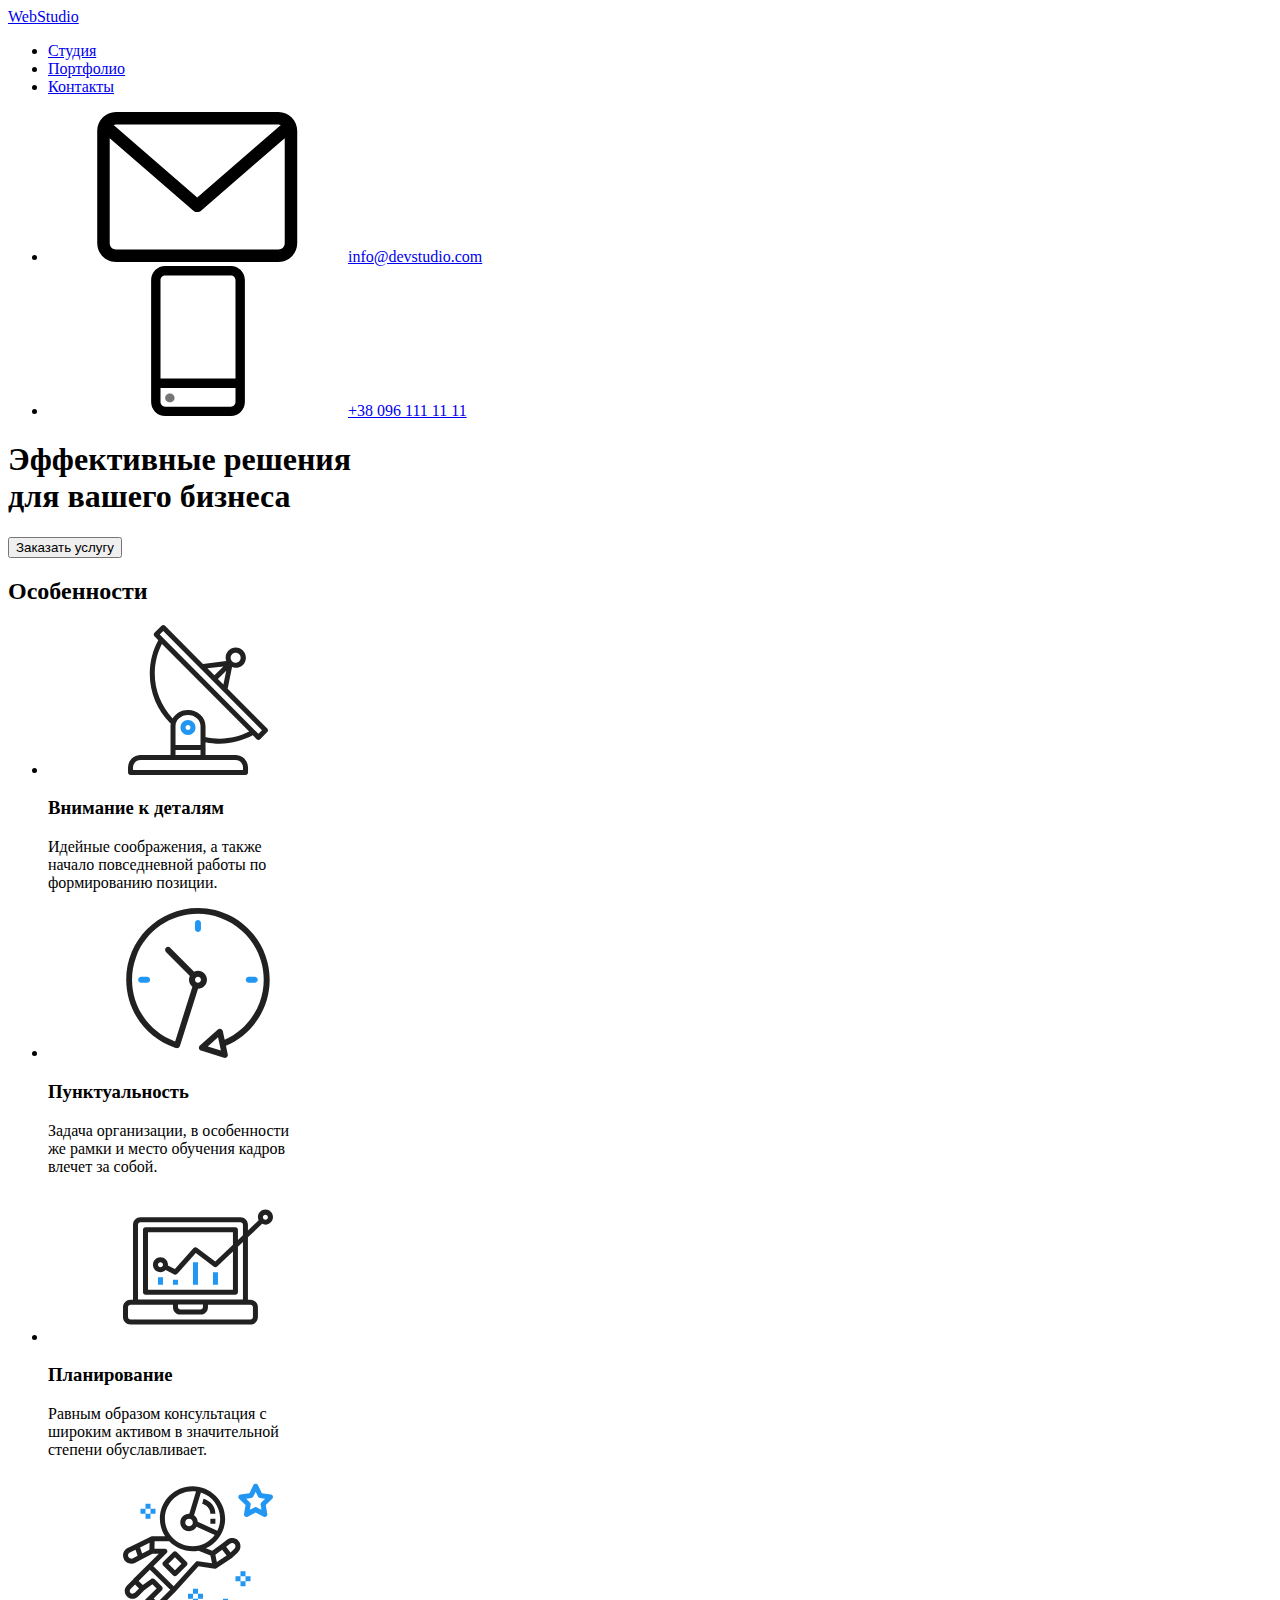
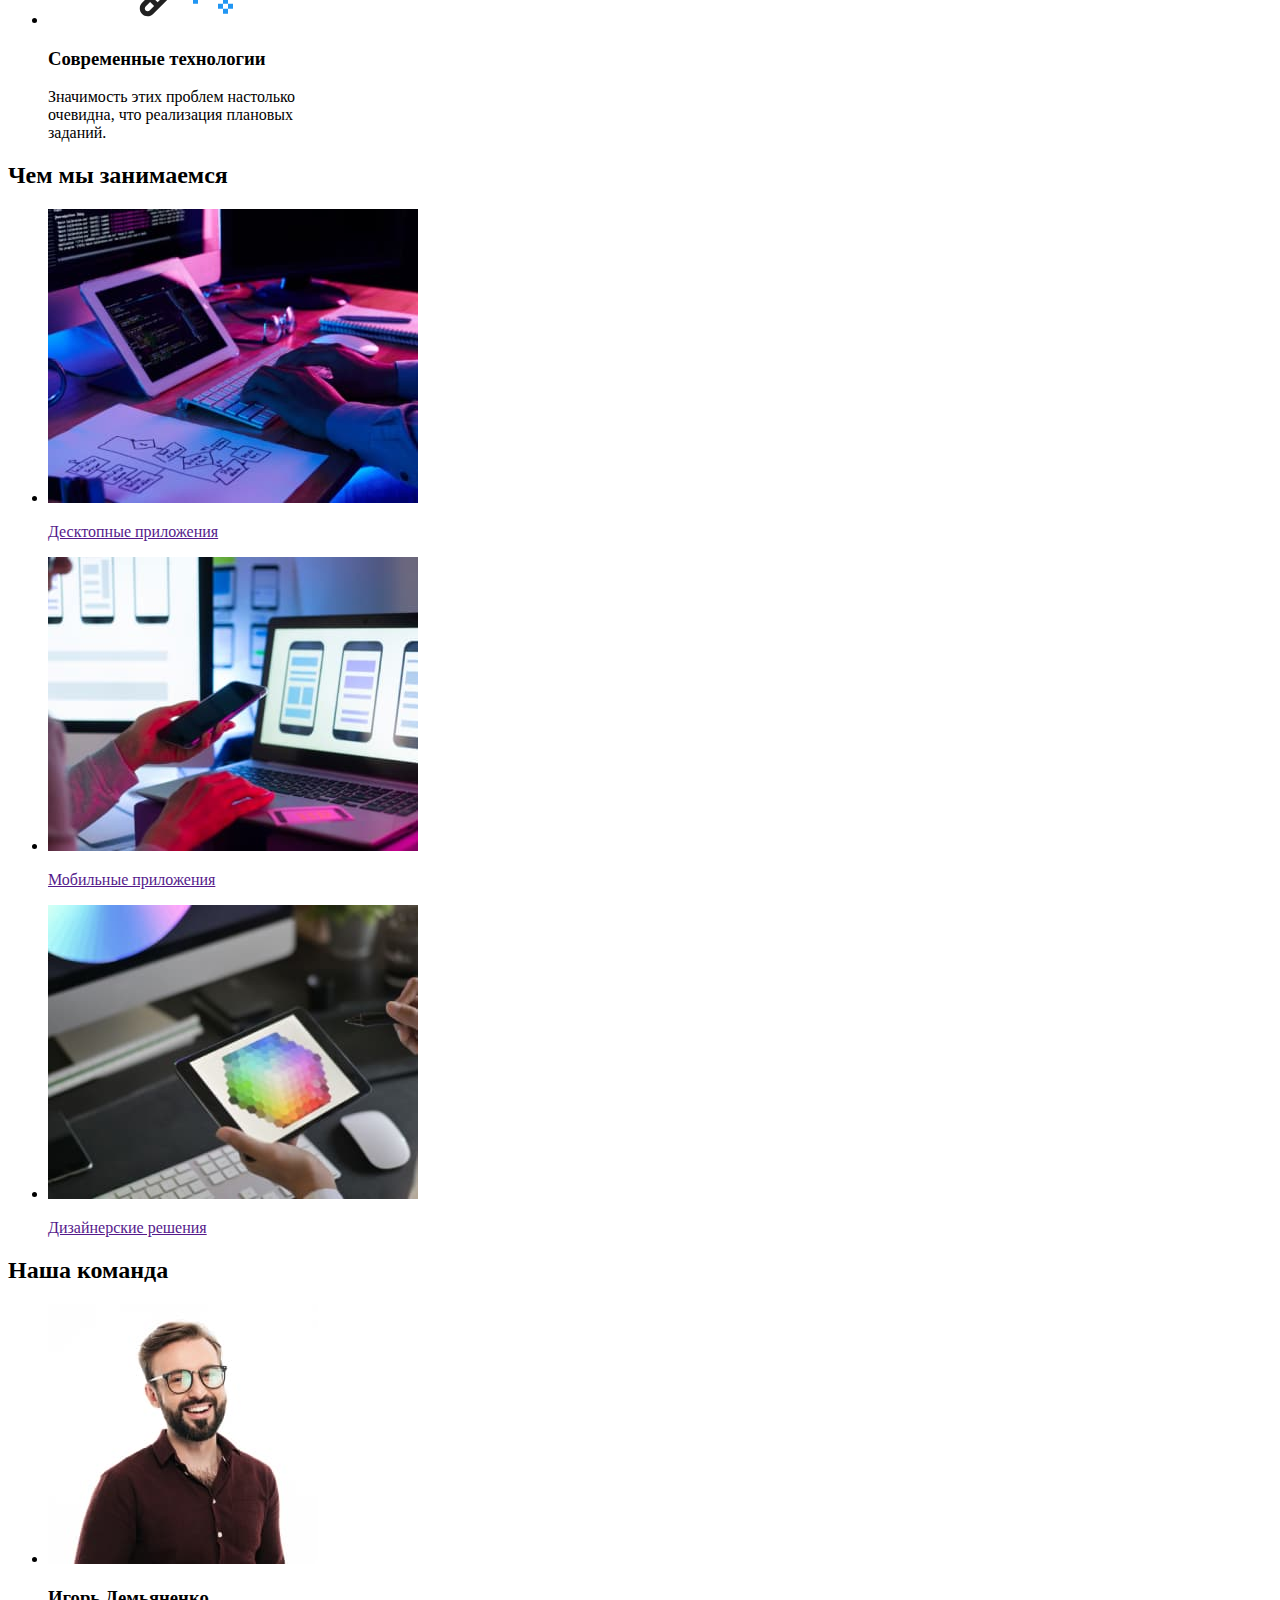
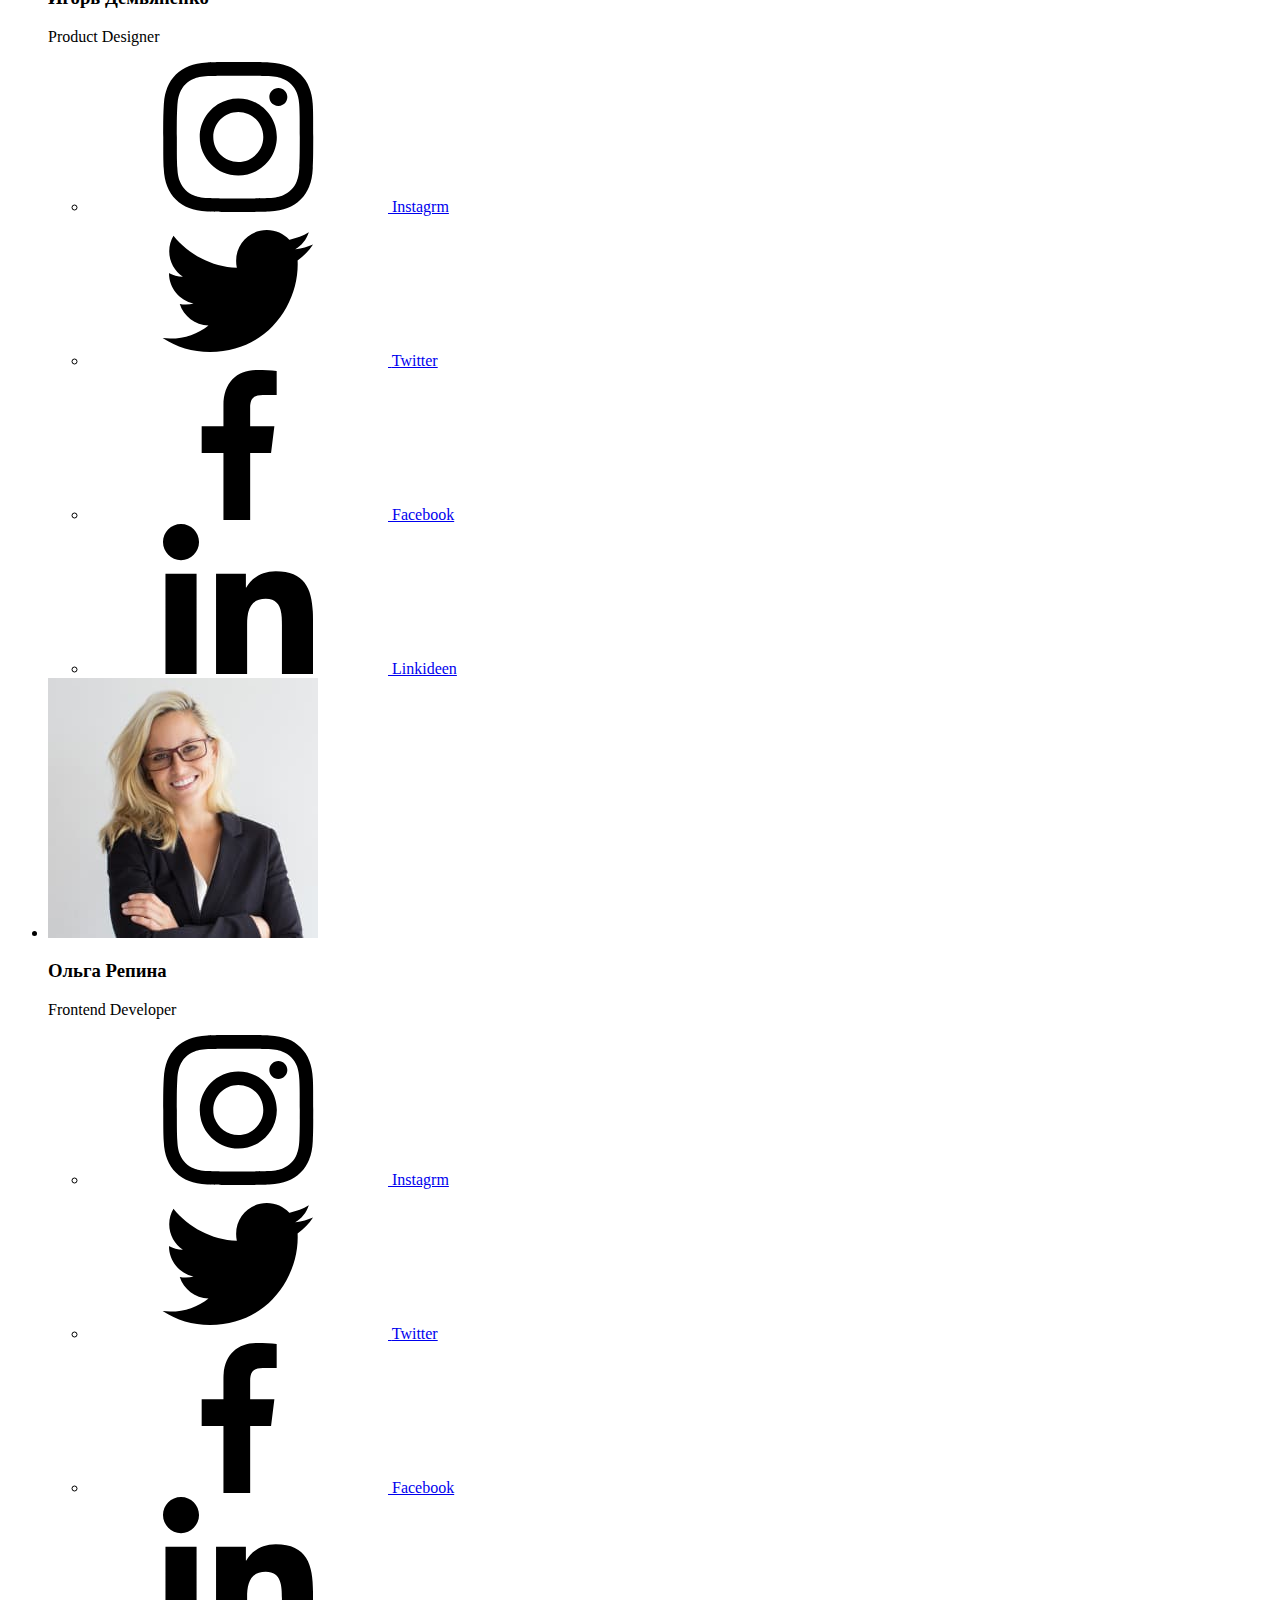
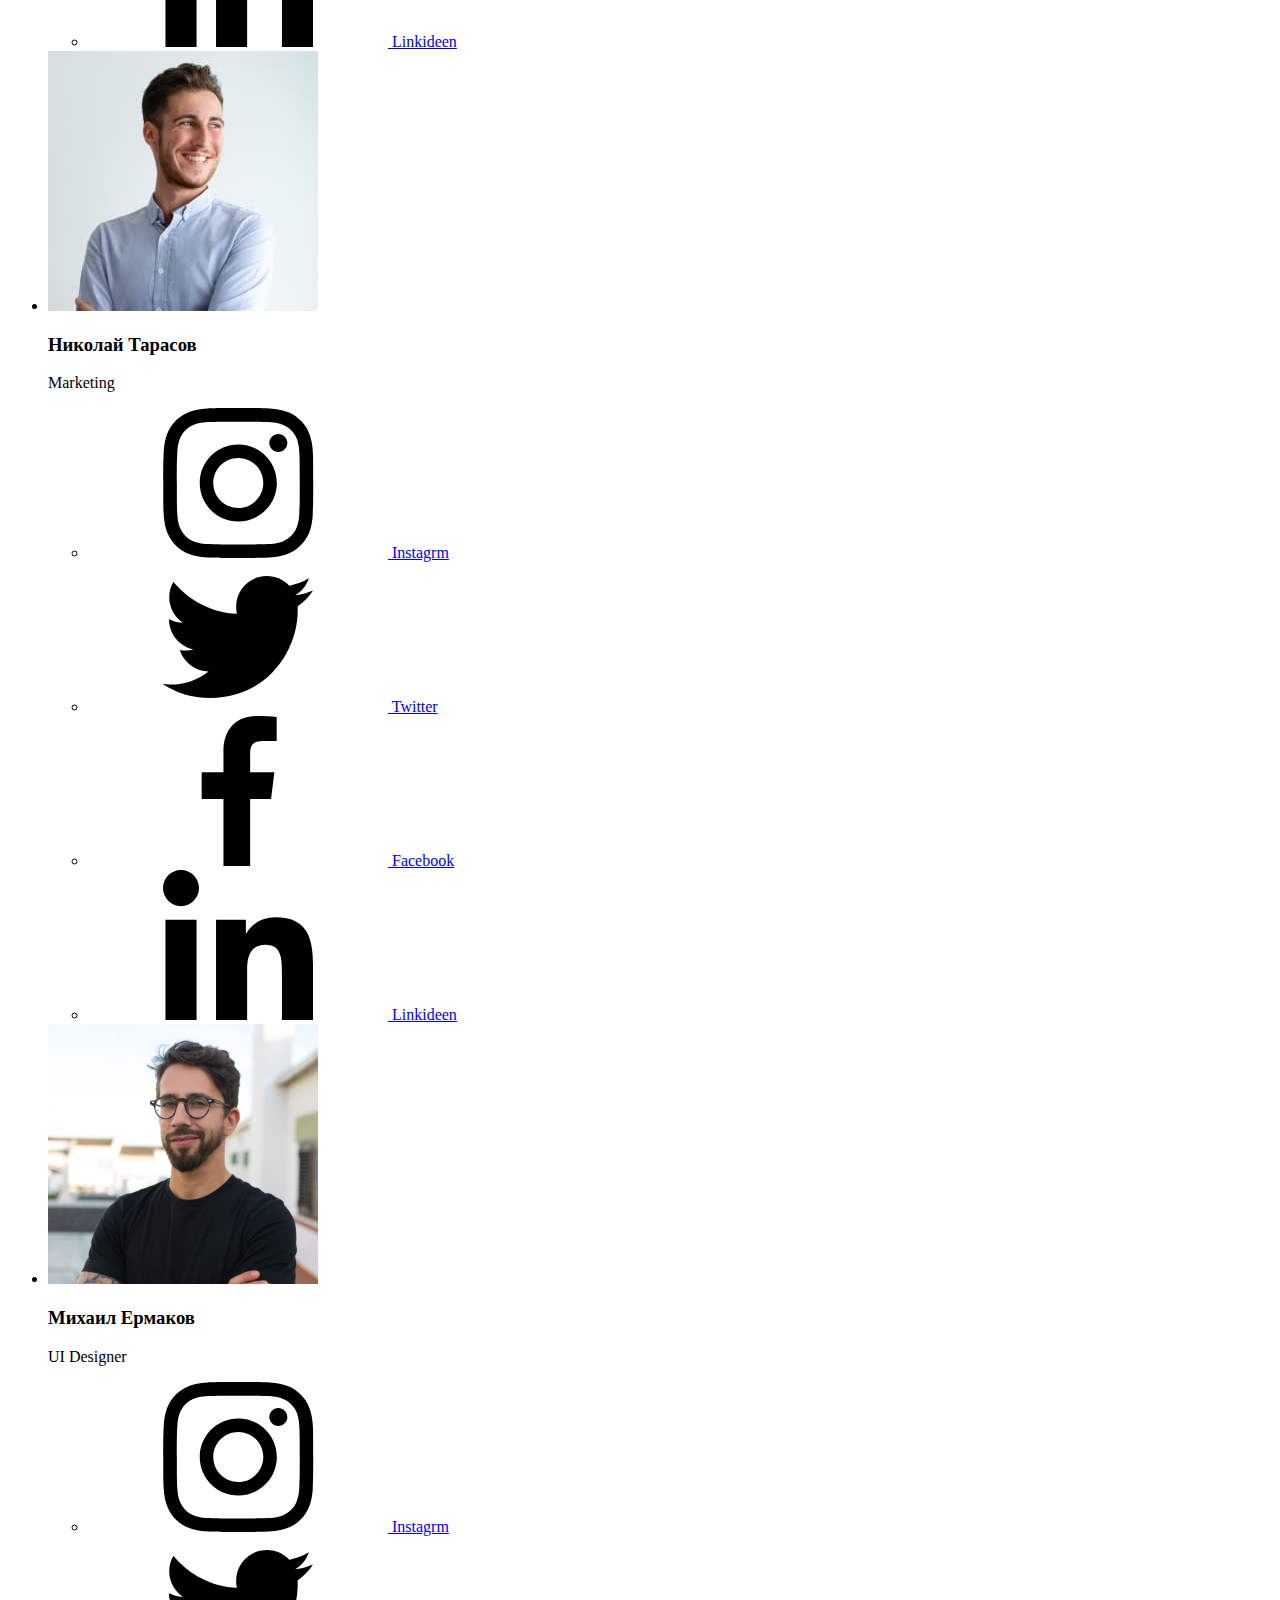
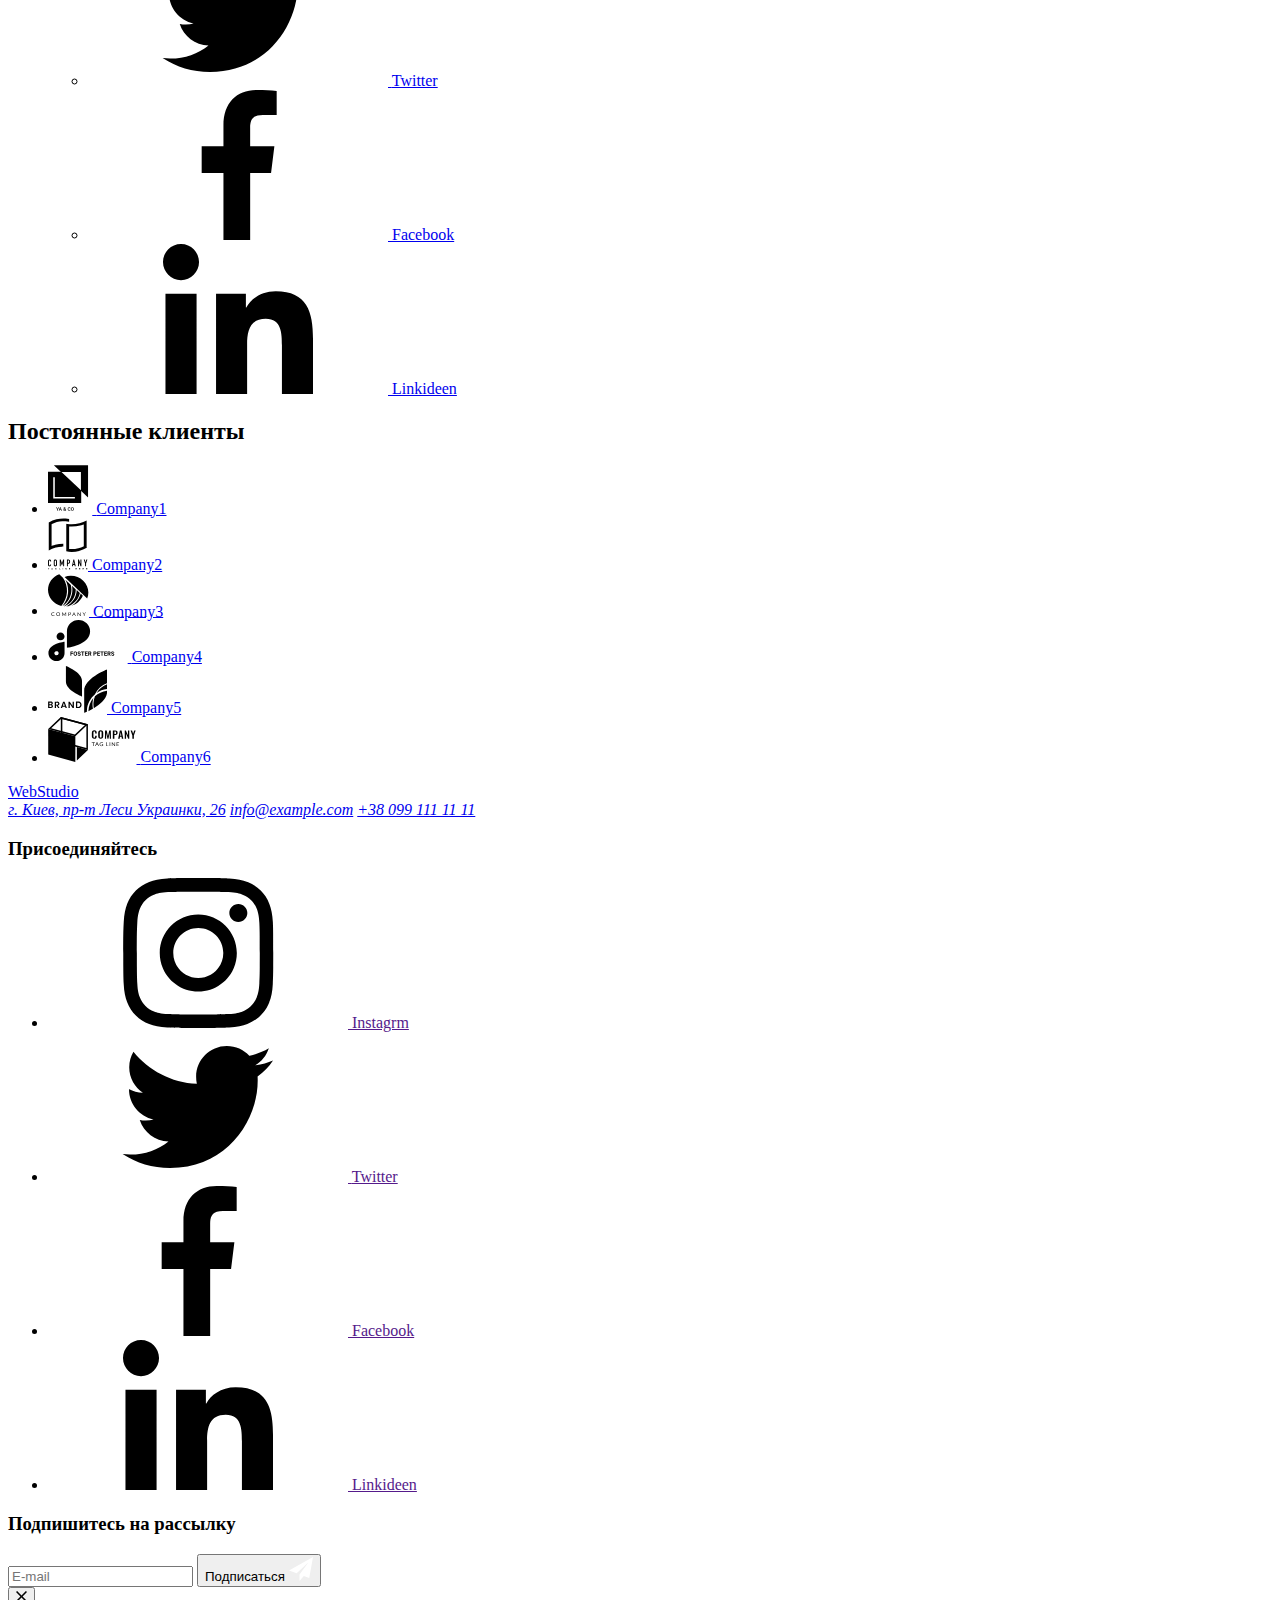
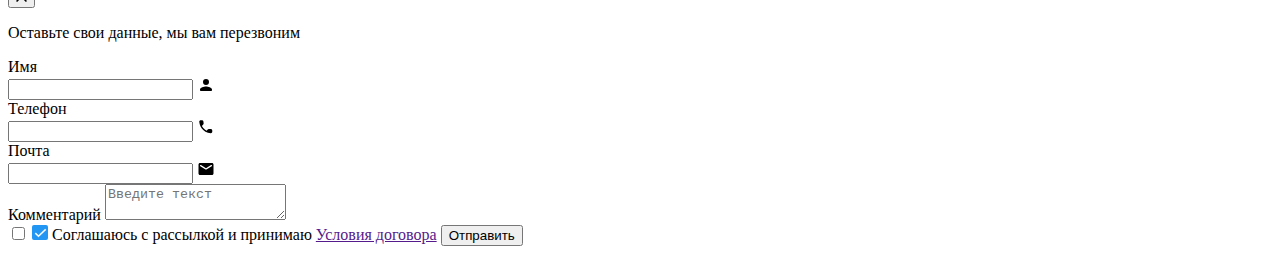
==== commit cdafe00f: "Added sass" ====
--- a/index.html
+++ b/index.html
@@ -7,7 +7,7 @@
     <link rel="stylesheet" href="./css/modern-normalize.css">
     <link rel="preconnect" href="https://fonts.gstatic.com">
     <link href="https://fonts.googleapis.com/css2?family=Raleway:wght@700&family=Roboto:wght@400;500;700;900&display=swap" rel="stylesheet">
-    <link rel="stylesheet" href="./css/style.css">
+    <link rel="stylesheet" href="./css/main.min.css">
 </head>
 <body>
     <header class="header">
--- a/css/main.min.css
+++ b/css/main.min.css
@@ -0,0 +1 @@
+/* No CSS *//*# sourceMappingURL=main.min.css.map */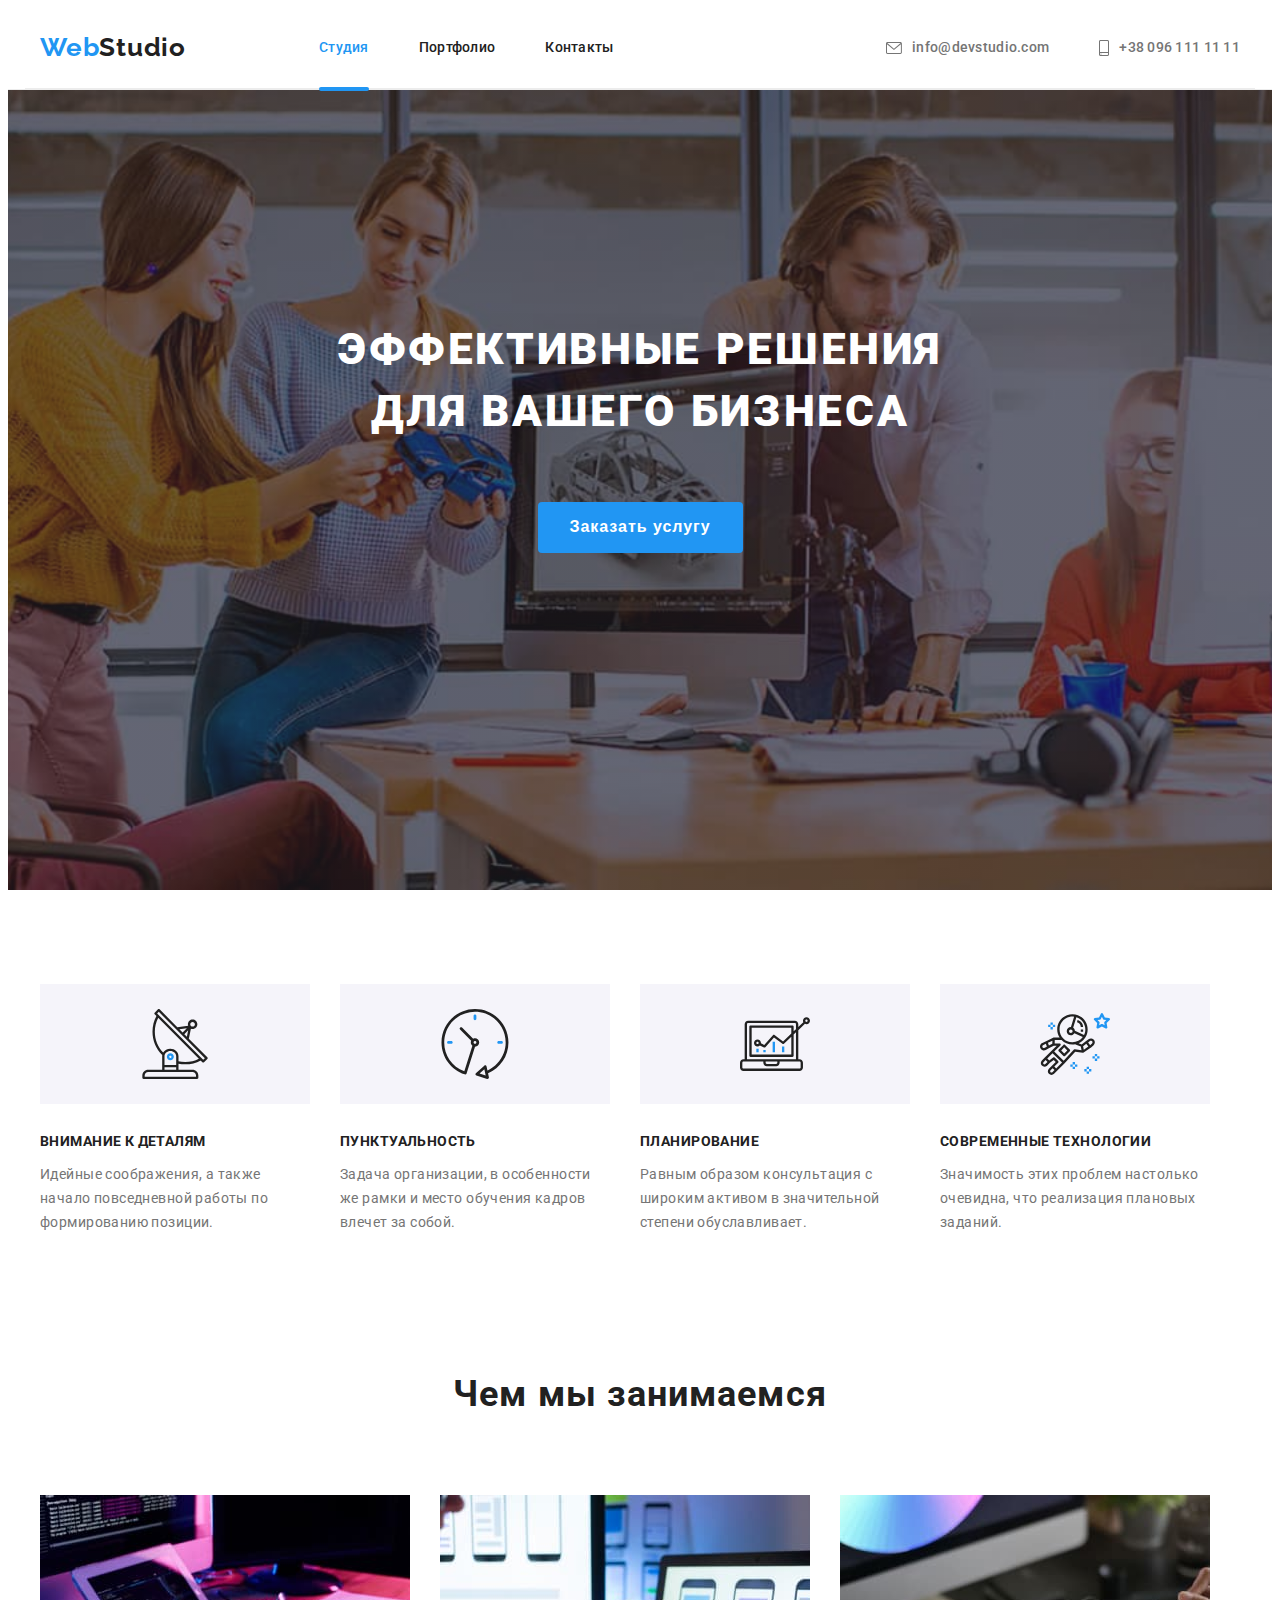
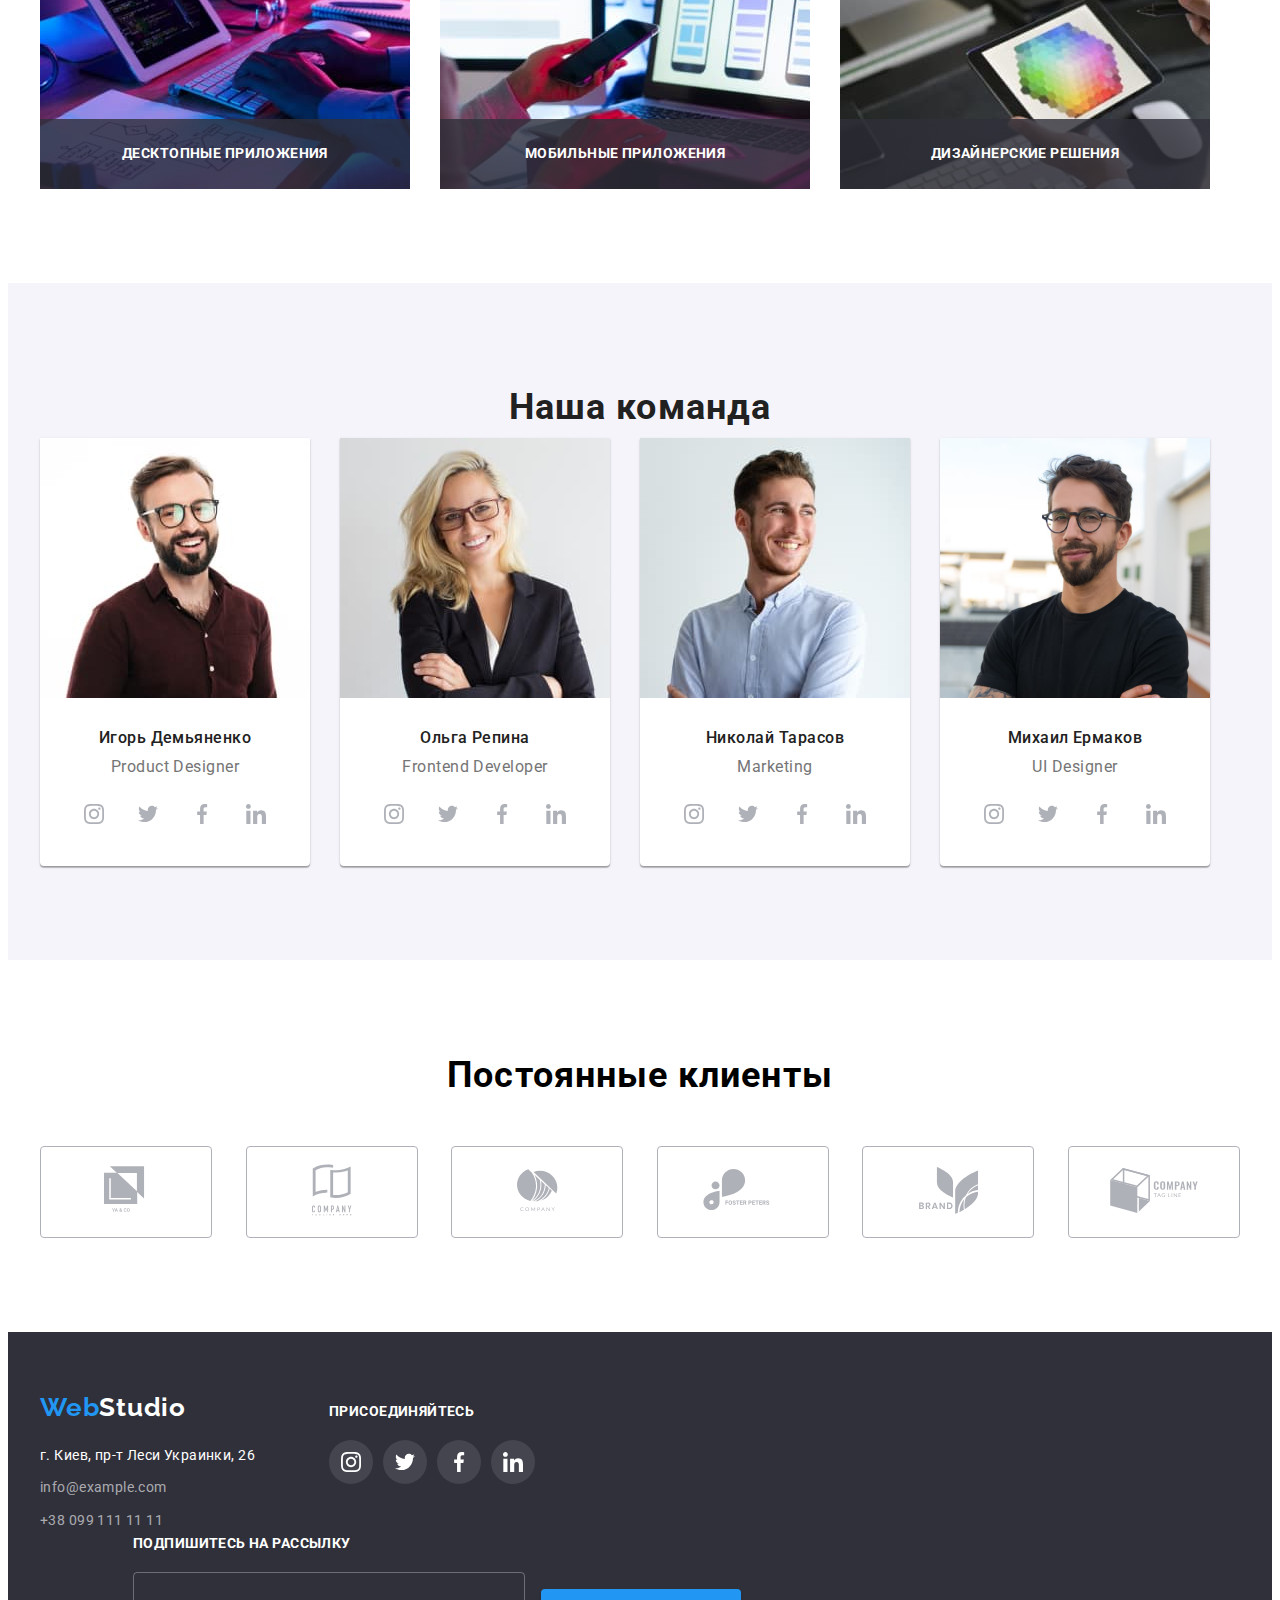
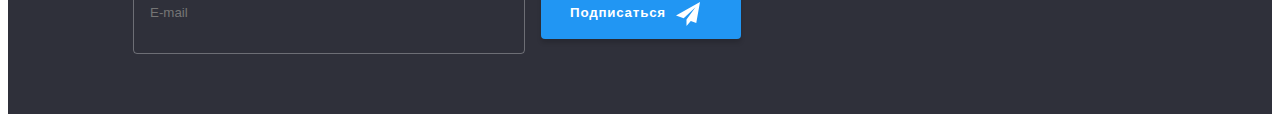
==== commit 24c9f3f6: "Added finished files of prodject" ====
--- a/index.html
+++ b/index.html
@@ -4,7 +4,9 @@
     <meta charset="UTF-8">
     <meta name="viewport" content="width=device-width, initial-scale=1.0">
     <title>WebStudio</title>
-    <link rel="stylesheet" href="./css/modern-normalize.css">
+    <link rel="stylesheet" href="https://cdnjs.cloudflare.com/ajax/libs/modern-normalize/1.0.0/modern-normalize.min.css"
+      integrity="sha512-ISS7cAi1PEhQ8jnbJpJZMd29NlhNj4AWYyLOSp2CE/CsHxTCu+r+t0D2yoJudVrd0/8fTVPUVDzY5Tvli75u/g=="
+      crossorigin="anonymous">
     <link rel="preconnect" href="https://fonts.gstatic.com">
     <link href="https://fonts.googleapis.com/css2?family=Raleway:wght@700&family=Roboto:wght@400;500;700;900&display=swap" rel="stylesheet">
     <link rel="stylesheet" href="./css/main.min.css">
@@ -436,7 +438,7 @@
     </footer>
 
     <!-- modal window -->
-    <div class="backdrop is-hidden" data-modal>
+    <div class="backdrop backdrop--hidden" data-modal>
         <div class="modal">
             <button class="modal__btn" data-modal-close>
                 <svg width="11" height="11">
@@ -482,9 +484,9 @@
                 </div>
                 <div class="checkbox">
                     <label for="checkbox" class="checkbox__label">
-                        <input type="checkbox" name="checkbox" id="checkbox" class="checkbox__status visually-hidden">
+                        <input class="checkbox__status visually-hidden" type="checkbox" name="checkbox" id="checkbox">
                         <svg width="16" height="15" class="checkbox__icon">
-                        <use href="./images/webstudio-icon.svg#icon-check"></use>
+                        <use href="./images/webstudio-icon.svg#icon-check" class="checkbox__use"></use>
                         </svg>
                         <span class="checkbox__text">Соглашаюсь с рассылкой и принимаю</span>&nbsp;<a href="">Условия договора</a>
                     </label>
--- a/css/main.min.css
+++ b/css/main.min.css
@@ -1 +1,2 @@
-/* No CSS *//*# sourceMappingURL=main.min.css.map */+:root{--primary-text-color: #212121;--text-title-color: #757575;--link-hover-color: #2196f3;--second-text-color: #ffffff;--border-color: #eeeeee;--btn-lb-color: #2196f3;--icon-color: #afb1b8;--icon-second-color: #ffffff;--card-list-color: #ffffff;--icon-bg-color: rgba(255, 255, 255, 0.1);--background-color: #f5f4fa;--footer-bg-color: #2f303a;--footer-link-color: rgba(255, 255, 255, 0.6);--main-font-family: 'Roboto', sans-serif;--logo-font-family: 'Raleway', sans-serif;--logo-font-size: 26px;--max-bold-font-weight: 900;--bold-font-weight: 700;--middle-font-weight: 500;--normal-font-weight: 400;--main-letter-spacing: 0.03em;--uppercase-text-transform: uppercase;--animation: 250ms cubic-bezier(0.4, 0, 0.2, 1)}body{background-color:#ffffff;font-family:var(--main-font-family)}ul{list-style:none}a{text-decoration:none}img{display:block}.visually-hidden{position:absolute;width:1px;height:1px;margin:-1px;border:0;padding:0;white-space:nowrap;-webkit-clip-path:inset(100%);clip-path:inset(100%);clip:rect(0 0 0 0);overflow:hidden}.container{width:1200px;padding-left:15px;padding-right:15px;margin-left:auto;margin-right:auto}.header{display:-webkit-box;display:-ms-flexbox;display:flex;-webkit-box-align:center;-ms-flex-align:center;align-items:center;border-bottom-width:1px;border-bottom-color:#ececec;border-bottom-style:solid}.site-nav__logo{color:var(--primary-text-color);font-family:var(--logo-font-family);font-weight:var(--bold-font-weight);font-size:var(--logo-font-size);line-height:1.2;letter-spacing:var(--main-letter-spacing)}.site-nav__logo-initial{color:var(--link-hover-color);font-family:var(--logo-font-family);font-weight:var(--bold-font-weight);font-size:var(--logo-font-size);line-height:1.2;letter-spacing:var(--main-letter-spacing)}.site-nav{display:-webkit-box;display:-ms-flexbox;display:flex;-webkit-box-align:center;-ms-flex-align:center;align-items:center}.site-nav--list{margin-top:0;margin-bottom:0;margin-left:93px}.site-nav__item:not(:last-child){margin-right:50px}.site-nav__link{position:relative;display:block;padding-top:32px;padding-bottom:32px;color:var(--primary-text-color);font-weight:var(--middle-font-weight);font-size:14px;line-height:1.1;letter-spacing:0.02em;-webkit-transition:var(--animation);transition:var(--animation)}.site-nav__link:hover,.site-nav__link:focus{color:var(--link-hover-color)}.site-nav__link--current{color:var(--link-hover-color)}.site-nav__link--current::after{content:'';position:absolute;bottom:-3px;left:0;width:100%;height:4px;border-radius:2px;background-color:var(--link-hover-color);opacity:0}.site-nav__link--current::after{opacity:1}.contacts{display:-webkit-box;display:-ms-flexbox;display:flex;-webkit-box-align:center;-ms-flex-align:center;align-items:center;margin-left:auto;margin-top:0;margin-bottom:0}.contacts__item:last-child{margin-left:50px}.contacts__link{display:-webkit-inline-box;display:-ms-inline-flexbox;display:inline-flex;-webkit-box-align:center;-ms-flex-align:center;align-items:center;padding-top:32px;padding-bottom:32px;color:var(--text-title-color);font-weight:var(--middle-font-weight);font-size:14px;line-height:1.1;letter-spacing:0.02em;-webkit-transition:var(--animation);transition:var(--animation)}.contacts__link:hover,.contacts__link:focus{color:var(--link-hover-color)}.contacts__icon-envelop{width:16px;height:12px;margin-right:10px;fill:currentColor}.contacts__icon-smartphone{width:10px;height:16px;margin-right:10px;fill:currentColor}.section-hero{background-color:#c4c4c4;text-align:center;max-width:1600px;min-height:600px;margin-left:auto;margin-right:auto;padding-top:200px;background-image:-webkit-gradient(linear, left top, right top, from(rgba(47,48,58,0.4)), to(rgba(47,48,58,0.4))),url(../images/fonhero.jpg);background-image:linear-gradient(to right, rgba(47,48,58,0.4), rgba(47,48,58,0.4)),url(../images/fonhero.jpg);background-repeat:no-repeat;background-position:center;background-size:cover}.section-hero__title{padding-bottom:30px;color:var(--second-text-color);font-weight:var(--max-bold-font-weight);font-size:44px;line-height:1.4;letter-spacing:0.06em;text-align:center;text-transform:var(--uppercase-text-transform)}.btn{min-width:200px;min-height:50px;padding:10px 32px;border-radius:4px;border:none;cursor:pointer;color:var(--second-text-color);font-weight:var(--bold-font-weight);font-size:16px;line-height:1.9;letter-spacing:0.06em;background-color:var(--btn-lb-color);-webkit-transition:var(--animation);transition:var(--animation)}.btn:hover,.btn:focus{-webkit-box-shadow:0px 4px 4px rgba(0,0,0,0.15);box-shadow:0px 4px 4px rgba(0,0,0,0.15)}.specialites{padding-top:94px;padding-bottom:94px}.specialites__list{display:-webkit-box;display:-ms-flexbox;display:flex;padding:0;margin:0}.specialites__item:not(:last-child){margin-right:30px}.specialites__item{min-width:270px}.specialites__box{display:-webkit-box;display:-ms-flexbox;display:flex;-webkit-box-align:center;-ms-flex-align:center;align-items:center;-webkit-box-pack:center;-ms-flex-pack:center;justify-content:center;width:270px;height:120px;background-color:var(--background-color)}.specialites__icon{width:70px;height:70px}.specialites__title{margin-top:30px;margin-bottom:10px;color:var(--primary-text-color);font-weight:var(--bold-font-weight);font-size:14px;line-height:1.1;letter-spacing:var(--main-letter-spacing);text-transform:var(--uppercase-text-transform)}.specialites__text{color:var(--text-title-color);font-weight:var --normal-font-weight;font-size:14px;line-height:1.7;letter-spacing:var(--main-letter-spacing)}.work{padding-bottom:94px}.work__title{padding-bottom:50px;color:var(--primary-text-color);font-weight:var(--bold-font-weight);font-size:36px;line-height:1.17;text-align:center;letter-spacing:var(--main-letter-spacing)}.work__list{display:-webkit-box;display:-ms-flexbox;display:flex;padding:0;margin:0}.work__item:not(:last-child){margin-right:30px}.work__thumb{position:relative}.work__discrition{position:absolute;bottom:0;margin:0;padding-top:27px;padding-bottom:27px;width:100%;font-weight:var(--bold-font-weight);font-size:14px;line-height:1.14;text-align:center;letter-spacing:var(--main-letter-spacing);text-transform:var(--uppercase-text-transform);color:var(--second-text-color);background-color:rgba(47,48,58,0.8)}.team{background-color:var(--background-color);padding-top:94px;padding-bottom:94px}.team__title{margin:0;color:var(--primary-text-color);font-weight:var(--bold-font-weight);font-size:36px;line-height:1.7;text-align:center;letter-spacing:var(--main-letter-spacing)}.team__list{display:-webkit-box;display:-ms-flexbox;display:flex;margin:0;padding:0}.team__item:not(:last-child){margin-right:30px}.team__item{background-color:var(--second-text-color);-webkit-box-shadow:0px 1px 3px rgba(0,0,0,0.12),0px 1px 1px rgba(0,0,0,0.14),0px 2px 1px rgba(0,0,0,0.2);box-shadow:0px 1px 3px rgba(0,0,0,0.12),0px 1px 1px rgba(0,0,0,0.14),0px 2px 1px rgba(0,0,0,0.2);border-radius:0px 0px 4px 4px}.team__name{margin-top:30px;margin-bottom:10px;text-align:center;color:var(--primary-text-color);font-weight:var(--middle-font-weight);font-size:16px;line-height:1.2;letter-spacing:var(--main-letter-spacing)}.team__position{margin-top:0;margin-bottom:16px;text-align:center;color:var(--text-title-color);font-weight:var(--normal-font-weight);font-size:16px;line-height:1.2;letter-spacing:var(--main-letter-spacing)}.social{display:-webkit-box;display:-ms-flexbox;display:flex;padding:0;-webkit-box-pack:justify;-ms-flex-pack:justify;justify-content:space-between;margin-left:32px;margin-right:32px;margin-bottom:30px}.social__link{display:-webkit-box;display:-ms-flexbox;display:flex;-webkit-box-pack:center;-ms-flex-pack:center;justify-content:center;-webkit-box-align:center;-ms-flex-align:center;align-items:center;height:44px;width:44px;fill:var(--icon-color);border-radius:50%;-webkit-transition:var(--animation);transition:var(--animation)}.social__link:hover,.social__link:focus{color:var(--link-hover-color);background-color:var(--link-hover-color);fill:var(--second-text-color)}.social__icon{width:20px;height:20px;text-align:center}.customers__title{margin:0;padding-top:94px;padding-bottom:50px;text-align:center;font-weight:var(--bold-font-weight);font-size:36px;line-height:1.17;letter-spacing:var(--main-letter-spacing)}.customers__list{display:-webkit-box;display:-ms-flexbox;display:flex;margin:0;padding-left:0;padding-bottom:94px;-webkit-box-pack:justify;-ms-flex-pack:justify;justify-content:space-between}.customers__link{display:-webkit-box;display:-ms-flexbox;display:flex;-webkit-box-pack:center;-ms-flex-pack:center;justify-content:center;-webkit-box-align:center;-ms-flex-align:center;align-items:center;width:170px;height:90px;border:1px solid var(--icon-color);border-radius:4px;fill:var(--icon-color);-webkit-transition:var(--animation);transition:var(--animation)}.customers__link:hover,.customers__link:focus{color:var(--link-hover-color);border-color:currentColor;fill:currentColor}.footer{display:-webkit-box;display:-ms-flexbox;display:flex;-webkit-box-orient:horizontal;-webkit-box-direction:normal;-ms-flex-direction:row;flex-direction:row;background-color:var(--footer-bg-color);padding-top:60px;padding-bottom:60px}.footer-address{display:-webkit-inline-box;display:-ms-inline-flexbox;display:inline-flex;-webkit-box-orient:vertical;-webkit-box-direction:normal;-ms-flex-direction:column;flex-direction:column}.footer-address__logo{display:block}.footer-address__logo-initial{color:var(--link-hover-color);font-family:var(--logo-font-family);font-weight:var(--bold-font-weight);font-size:26px;line-height:1.2;letter-spacing:var(--main-letter-spacing)}.footer-address__logo-second{color:var(--second-text-color);font-family:var(--logo-font-family);font-weight:var(--bold-font-weight);font-size:26px;line-height:1.2;letter-spacing:var(--main-letter-spacing)}.address{display:-webkit-box;display:-ms-flexbox;display:flex;-webkit-box-orient:vertical;-webkit-box-direction:normal;-ms-flex-direction:column;flex-direction:column}.address{margin-top:20px}.address__contac,.address__connection{display:block}.address__contac,.address__connection{color:var(--footer-link-color);font-weight:var(--normal-font-weight);font-style:initial;font-size:14px;line-height:1.7;letter-spacing:var(--main-letter-spacing);-webkit-transition:var(--animation);transition:var(--animation)}.address__contac{color:var(--second-text-color)}.address__contac:hover,.address__contac:focus{color:var(--link-hover-color)}.address__connection{margin-top:9px}.address__connection:hover,.address__connection:focus{color:var(--link-hover-color)}.footer-link{display:-webkit-inline-box;display:-ms-inline-flexbox;display:inline-flex;-webkit-box-orient:vertical;-webkit-box-direction:normal;-ms-flex-direction:column;flex-direction:column;margin-left:70px}.footer-link__title{margin:0;padding-bottom:20px;font-family:'Roboto', sans-serif;font-weight:var(--bold-font-weight);font-size:14px;line-height:1.14;letter-spacing:var(--main-letter-spacing);text-transform:var(--uppercase-text-transform);color:var(--second-text-color)}.footer-link__list{display:-webkit-box;display:-ms-flexbox;display:flex;-webkit-box-pack:justify;-ms-flex-pack:justify;justify-content:space-between;margin:0;padding-left:0}.footer-link__item:not(:last-child){margin-right:10px}.footer-link__ref{display:-webkit-box;display:-ms-flexbox;display:flex;-webkit-box-pack:center;-ms-flex-pack:center;justify-content:center;-webkit-box-align:center;-ms-flex-align:center;align-items:center;height:44px;width:44px;background-color:var(--icon-bg-color);border-radius:50%;fill:var(--icon-second-color);-webkit-transition:var(--animation);transition:var(--animation)}.footer-link__ref:hover,.footer-link__ref:focus{background-color:var(--link-hover-color)}.footer-link__icon{width:20px;height:20px;text-align:center}.footer-invite{display:-webkit-inline-box;display:-ms-inline-flexbox;display:inline-flex;-webkit-box-orient:vertical;-webkit-box-direction:normal;-ms-flex-direction:column;flex-direction:column;margin-left:93px}.footer-invite__title{margin:0;padding-bottom:20px;font-family:var(--main-font-family);font-weight:var(--bold-font-weight);font-size:14px;line-height:1.14;letter-spacing:var(--main-letter-spacing);text-transform:var(--uppercase-text-transform);color:var(--second-text-color)}.footer-invite__mail{padding:15px 16px;width:358px;height:50px;border:1px solid rgba(255,255,255,0.3);background-color:inherit;border-radius:4px}.footer-invite__mail:focus{color:var(--second-text-color)}.footer-invite__btn{display:-webkit-inline-box;display:-ms-inline-flexbox;display:inline-flex;-webkit-box-align:center;-ms-flex-align:center;align-items:center;margin-left:12px;padding-left:29px;width:200px;height:50px;border-radius:4px;border:none;cursor:pointer;font-weight:var(--bold-font-weight);line-height:1.875;letter-spacing:0.06em;color:var(--second-text-color);background-color:var(--btn-lb-color);-webkit-box-shadow:0px 4px 4px rgba(0,0,0,0.15);box-shadow:0px 4px 4px rgba(0,0,0,0.15);-webkit-transition:var(--animation);transition:var(--animation)}.footer-invite__icon{margin-left:10px}.backdrop{position:fixed;top:0;left:0;width:100%;height:100%;background-color:rgba(0,0,0,0.2);visibility:visible;opacity:1;-webkit-transition:500ms opacity linear;transition:500ms opacity linear}.backdrop--hidden{visibility:hidden;opacity:0;pointer-events:none}.backdrop--hidden .modal{-webkit-transform:translate(-50%, -50%);transform:translate(-50%, -50%)}.modal{position:absolute;padding:40px;top:50%;left:50%;-webkit-transform:translate(-50%, -50%);transform:translate(-50%, -50%);min-height:581px;min-width:528px;background-color:var(--second-text-color);-webkit-box-shadow:0px 1px 3px rgba(0,0,0,0.12),0px 1px 1px rgba(0,0,0,0.14),0px 2px 1px rgba(0,0,0,0.2);box-shadow:0px 1px 3px rgba(0,0,0,0.12),0px 1px 1px rgba(0,0,0,0.14),0px 2px 1px rgba(0,0,0,0.2);border-radius:4px}.modal__btn{position:absolute;top:8px;right:8px;cursor:pointer;width:30px;height:30px;text-align:center;background-color:var(--second-text-color);border:1px solid rgba(0,0,0,0.1);border-radius:50%;-webkit-box-sizing:border-box;box-sizing:border-box;-webkit-transition:var(--animation);transition:var(--animation)}.modal__btn:hover,.modal__btn:focus{fill:var(--link-hover-color)}.form{margin-left:auto;margin-right:auto}.form__title{margin:0;font-family:inherit;font-weight:var(--bold-font-weight);font-size:20px;line-height:1.15;text-align:center;letter-spacing:var(--main-letter-spacing);color:var(--primary-text-color)}.form__field{display:-webkit-box;display:-ms-flexbox;display:flex;-webkit-box-orient:vertical;-webkit-box-direction:normal;-ms-flex-direction:column;flex-direction:column;margin-top:10px}.form__field:hover .form__input,.form__field:hover .form__textarea{border-color:var(--link-hover-color);cursor:pointer}.form__field:focus-within .form__input,.form__field:focus-within .form__textarea{border-color:var(--link-hover-color);outline:none;cursor:text}.form__field:focus-within .form__icon,.form__field:hover .form__icon{fill:var(--link-hover-color)}.form__label{display:-webkit-box;display:-ms-flexbox;display:flex;-webkit-box-orient:vertical;-webkit-box-direction:normal;-ms-flex-direction:column;flex-direction:column;margin-bottom:4px;font-family:inherit;font-size:12px;letter-spacing:0.01em;color:var(--text-title-color)}.form__wrapper{position:relative}.form__input{width:100%;height:40px;padding:11px;padding-left:42px;border:1px solid rgba(33,33,33,0.2);border-radius:4px;outline:none;font-family:inherit;font-size:14px;-webkit-transition:var(--animation);transition:var(--animation)}.form__icon{position:absolute;top:50%;left:12px;-webkit-transform:translateY(-50%);transform:translateY(-50%);-webkit-transition:var(--animation);transition:var(--animation)}.form__textarea{resize:none;width:100%;height:120px;padding:12px 16px;font-family:inherit;font-size:14px;line-height:16px;letter-spacing:0.01em;border:1px solid rgba(33,33,33,0.2);border-radius:4px;outline:none;color:rgba(117,117,117,0.5);-webkit-transition:var(--animation);transition:var(--animation)}.checkbox{margin-top:20px;margin-left:16px;font-family:inherit;font-size:14px;letter-spacing:var(--main-letter-spacing);color:var(--text-title-color)}.checkbox__label{position:relative;display:-webkit-box;display:-ms-flexbox;display:flex;-webkit-box-align:center;-ms-flex-align:center;align-items:center;-webkit-box-pack:center;-ms-flex-pack:center;justify-content:center;margin-top:20px;overflow:hidden;width:100%;cursor:pointer}.checkbox__status{position:absolute;top:50%;-webkit-transform:translateY(-50%);transform:translateY(-50%);overflow:hidden}.checkbox__status:checked+.checkbox__icon{border:none}.checkbox__status:checked+.checkbox__icon .checkbox__use{display:block}.checkbox__icon{border:2px solid var(--primary-text-color);border-radius:2px;cursor:pointer;-webkit-transition:-webkit-transform 250ms cubic-bezier(0.4, 0, 0.2, 1);transition:-webkit-transform 250ms cubic-bezier(0.4, 0, 0.2, 1);transition:transform 250ms cubic-bezier(0.4, 0, 0.2, 1);transition:transform 250ms cubic-bezier(0.4, 0, 0.2, 1), -webkit-transform 250ms cubic-bezier(0.4, 0, 0.2, 1)}.checkbox__use{display:none}.checkbox__text{margin-top:2px;margin-left:7px}.checkbox-btn{display:block;margin-left:auto;margin-right:auto;margin-top:30px;width:200px;height:50px;border-radius:4px;border:none;cursor:pointer;font-weight:var(--bold-font-weight);line-height:1.875;letter-spacing:0.06em;color:var(--second-text-color);background-color:var(--btn-lb-color);-webkit-box-shadow:0px 4px 4px rgba(0,0,0,0.15);box-shadow:0px 4px 4px rgba(0,0,0,0.15);-webkit-transition:var(--animation);transition:var(--animation)}.checkbox-btn:hover{background-color:var(--btn-lb-color)}.example{padding-top:94px;padding-bottom:94px}.filter-list{display:-webkit-box;display:-ms-flexbox;display:flex;-webkit-box-pack:center;-ms-flex-pack:center;justify-content:center;margin-top:0;margin-bottom:50px}.filter-list__item:not(:last-child){margin-right:8px}.filter-list__btn{padding:6px 22px;border:none;border-radius:4px;cursor:pointer;color:var(--primary-text-color);font-weight:var(--normal-font-weight);font-size:16px;line-height:1.6;letter-spacing:var(--main-letter-spacing);background-color:var(--background-color);-webkit-transition:var(--animation);transition:var(--animation)}.filter-list__btn:hover,.filter-list__btn:focus{color:var(--second-text-color);background-color:var(--btn-lb-color);-webkit-box-shadow:0px 3px 1px rgba(0,0,0,0.1),0px 1px 2px rgba(0,0,0,0.08),0px 2px 2px rgba(0,0,0,0.12);box-shadow:0px 3px 1px rgba(0,0,0,0.1),0px 1px 2px rgba(0,0,0,0.08),0px 2px 2px rgba(0,0,0,0.12)}.card-list{display:-webkit-box;display:-ms-flexbox;display:flex;-ms-flex-wrap:wrap;flex-wrap:wrap;margin:0;padding:0}.card-list__item{margin-right:30px;margin-bottom:30px;width:calc((100% - 60px) / 3);background:var(--card-list-color)}.card-list__item:hover,.card-list__item:focus{-webkit-box-shadow:0px 1px 1px rgba(0,0,0,0.12),0px 4px 4px rgba(0,0,0,0.06),1px 4px 6px rgba(0,0,0,0.16);box-shadow:0px 1px 1px rgba(0,0,0,0.12),0px 4px 4px rgba(0,0,0,0.06),1px 4px 6px rgba(0,0,0,0.16)}.card-list__item:nth-child(3n){margin-right:0px}.card-list__item:nth-last-child(-n+3){margin-bottom:0px}.card-list__thumb{position:relative;overflow:hidden}.card-list__thumb.card-list__thumb:hover .card-list__text{-webkit-transform:translateY(0);transform:translateY(0)}.card-list__text{position:absolute;top:0;left:0;width:100%;height:100%;-webkit-transform:translateY(100%);transform:translateY(100%);-webkit-transition:-webkit-transform 250ms cubic-bezier(0.4, 0, 0.2, 1);transition:-webkit-transform 250ms cubic-bezier(0.4, 0, 0.2, 1);transition:transform 250ms cubic-bezier(0.4, 0, 0.2, 1);transition:transform 250ms cubic-bezier(0.4, 0, 0.2, 1), -webkit-transform 250ms cubic-bezier(0.4, 0, 0.2, 1);margin:0;padding:63px 24px;font-weight:var(--normal-font-weight);font-size:18px;line-height:1.56;letter-spacing:var(--main-letter-spacing);color:var(--second-text-color);background-color:rgba(33,150,243,0.9)}.description{background:var(--second-text-color);border:1px solid var(--border-color);-webkit-box-sizing:border-box;box-sizing:border-box;padding:24px 20px}.description__item{margin-top:0;margin-bottom:0;color:var(--primary-text-color);font-weight:var(--bold-font-weight);font-size:18px;line-height:2;letter-spacing:0.06em}.description__text{margin-top:0;margin-bottom:0;color:var(--text-title-color);font-weight:var(--normal-font-weight);font-size:16px;line-height:1.9;letter-spacing:var(--main-letter-spacing)}
+/*# sourceMappingURL=main.min.css.map */